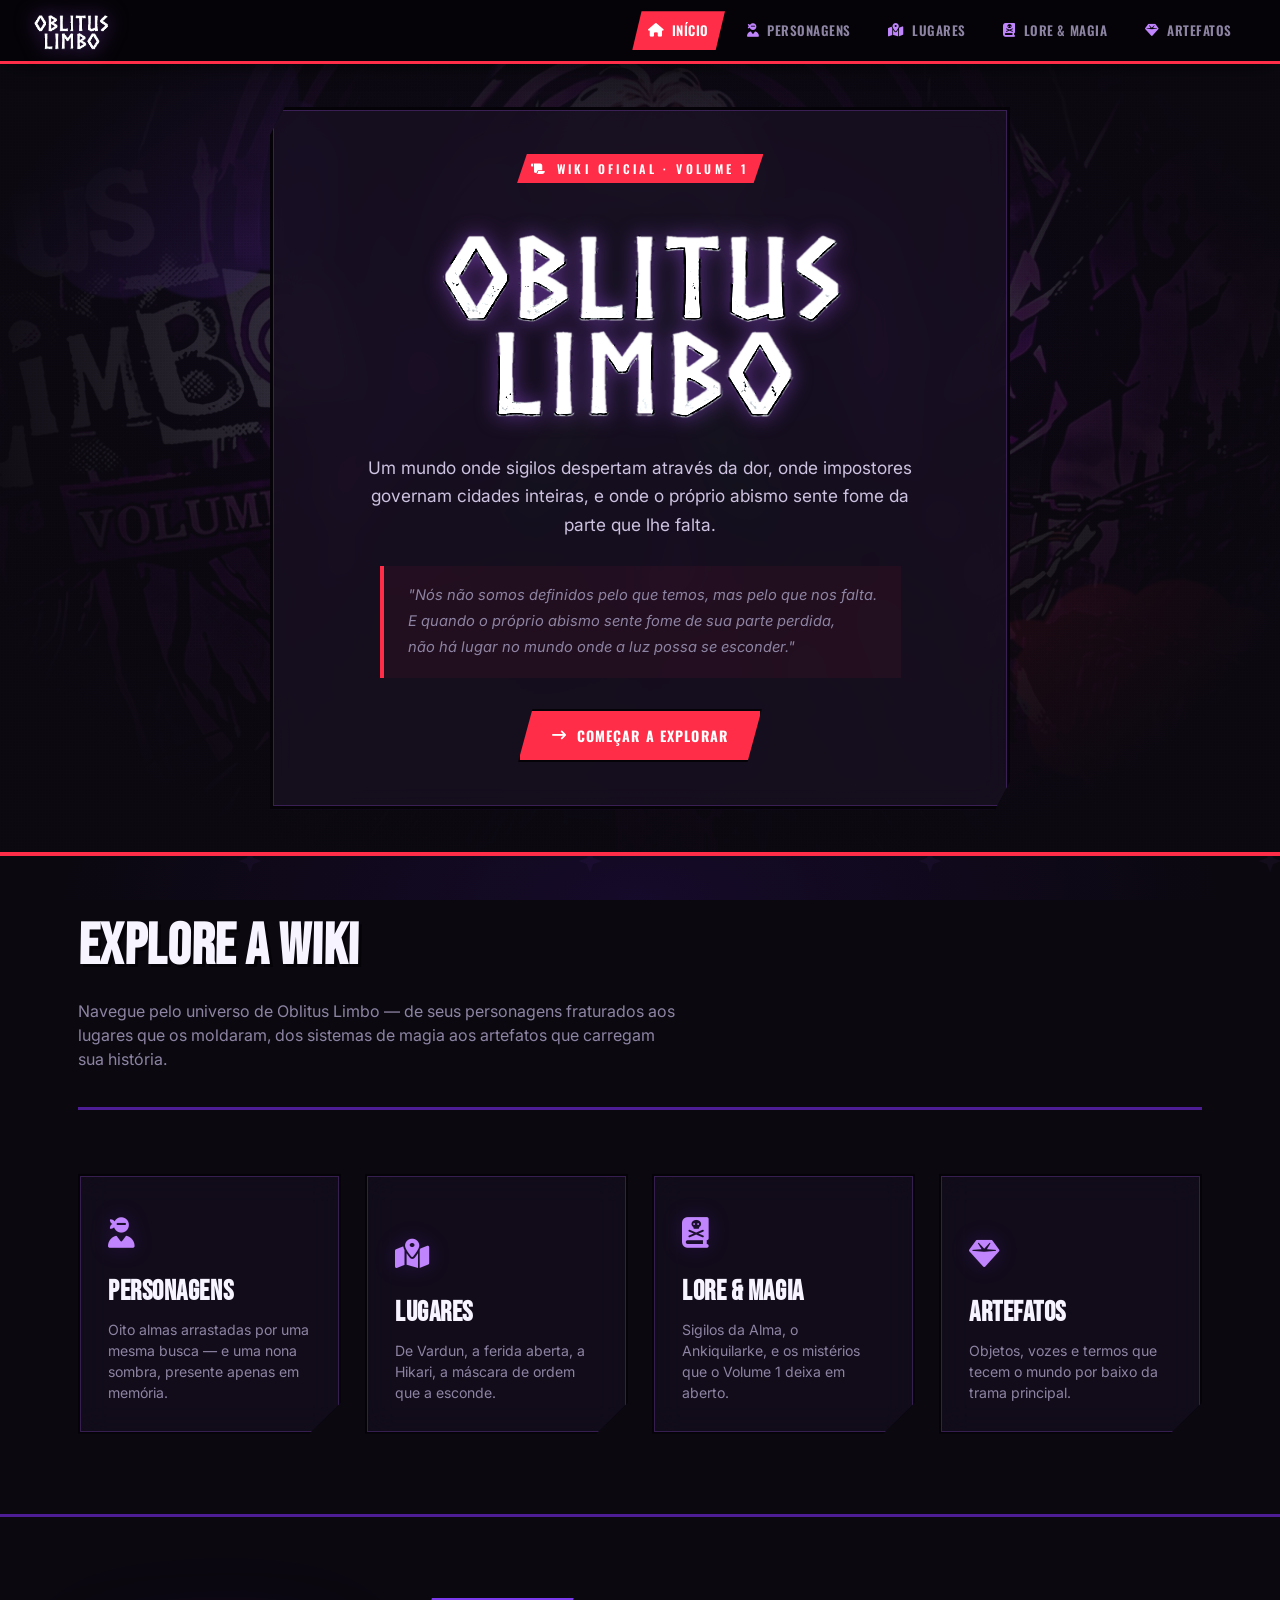
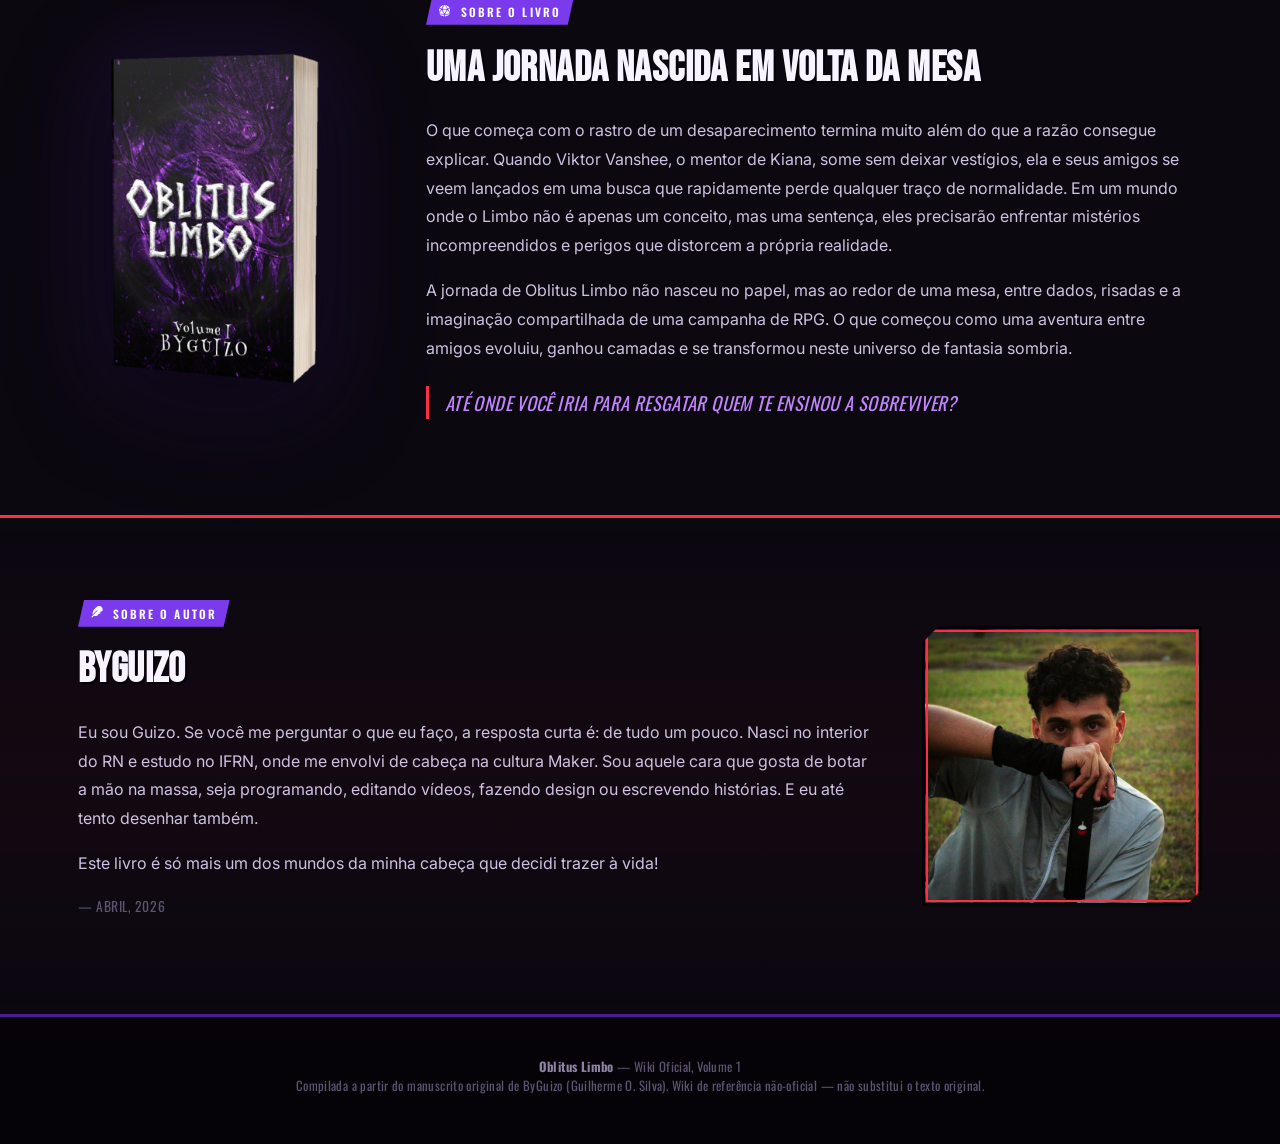
==== index.html @ 8438de52 "Initial commit: Oblitus Limbo wiki oficial Wiki estatica interativa do universo de Oblitus Limbo, co" ====
<!DOCTYPE html>
<html lang="pt-BR">
<head>
  <meta charset="UTF-8">
  <meta name="viewport" content="width=device-width, initial-scale=1.0">
  <title>Oblitus Limbo — Wiki Oficial</title>
  <meta name="description" content="Wiki Oficial do universo de Oblitus Limbo: personagens, lugares, sistemas de magia e artefatos.">

  <link rel="preconnect" href="https://fonts.googleapis.com">
  <link rel="preconnect" href="https://fonts.gstatic.com" crossorigin>
  <link href="https://fonts.googleapis.com/css2?family=Bebas+Neue&family=Oswald:wght@400;500;600;700&family=Inter:wght@400;500;600&display=swap" rel="stylesheet">
  <link rel="stylesheet" href="https://cdnjs.cloudflare.com/ajax/libs/font-awesome/6.5.1/css/all.min.css" integrity="sha512-DTOQO9RWCH3ppGqcWaEA1BIZOC6xxalwEsw9c2QQeAIftl+Vegovlnee1c9QX4TctnWMn13TZye+giMm8e2LwA==" crossorigin="anonymous" referrerpolicy="no-referrer">

  <link rel="stylesheet" href="css/reset.css">
  <link rel="stylesheet" href="css/theme.css">
  <link rel="stylesheet" href="css/layout.css">
  <link rel="stylesheet" href="css/components.css">
  <link rel="stylesheet" href="css/animations.css">
</head>
<body>

  <header class="site-header">
    <a href="#/" class="brand">
      <img src="Imagens/LogoOLsemfundo.png" alt="Oblitus Limbo" class="brand-logo">
    </a>
    <button class="nav-toggle" aria-label="Abrir menu"><i class="fa-solid fa-bars"></i></button>
    <nav class="main-nav">
      <a href="#/" data-route="home"><i class="fa-solid fa-house"></i><span>Início</span></a>
      <a href="#/categoria/personagens" data-route="personagens"><i class="fa-solid fa-user-ninja"></i><span>Personagens</span></a>
      <a href="#/categoria/lugares" data-route="lugares"><i class="fa-solid fa-map-location-dot"></i><span>Lugares</span></a>
      <a href="#/categoria/lore" data-route="lore"><i class="fa-solid fa-book-skull"></i><span>Lore &amp; Magia</span></a>
      <a href="#/categoria/artefatos" data-route="artefatos"><i class="fa-solid fa-gem"></i><span>Artefatos</span></a>
    </nav>
  </header>

  <main id="app"></main>

  <footer class="site-footer">
    <p><strong>Oblitus Limbo</strong> — Wiki Oficial, Volume 1</p>
    <p>Compilada a partir do manuscrito original de ByGuizo (Guilherme O. Silva). Wiki de referência não-oficial — não substitui o texto original.</p>
  </footer>

  <script src="js/data.js"></script>
  <script src="js/linkify.js"></script>
  <script src="js/render.js"></script>
  <script src="js/animations.js"></script>
  <script src="js/router.js"></script>
  <script src="js/main.js"></script>
</body>
</html>
---- css/theme.css ----
:root {
  /* Backgrounds */
  --bg-void: #050308;
  --bg-base: #0b0810;
  --bg-elevated: #171020;
  --bg-card: #1a1322;
  --bg-card-hover: #221a2c;

  /* Purple + vibrant Persona-red accent */
  --purple-neon: #a855f7;
  --purple-bright: #c084fc;
  --purple-mid: #7c3aed;
  --purple-deep: #4c1d95;
  --purple-void: #2e1065;
  --purple-line: rgba(168, 85, 247, 0.25);
  --purple-glow: rgba(168, 85, 247, 0.5);
  --purple-glow-soft: rgba(124, 58, 237, 0.22);

  --accent-red: #ff2d47;
  --accent-red-deep: #b3001f;
  --accent-red-glow: rgba(255, 45, 71, 0.55);

  --ink-black: #050308;

  /* Text */
  --text-primary: #f7f3ff;
  --text-secondary: #cdc2e0;
  --text-muted: #8d84a3;
  --text-faint: #5c5470;

  /* Status badges */
  --status-alive: #34d399;
  --status-alive-bg: rgba(52, 211, 153, 0.12);
  --status-dead: #94a3b8;
  --status-dead-bg: rgba(148, 163, 184, 0.14);
  --status-unknown: #c084fc;
  --status-unknown-bg: rgba(192, 132, 252, 0.12);
  --status-destroyed: #ff2d47;
  --status-destroyed-bg: rgba(255, 45, 71, 0.12);

  /* Typography — Persona-inspired: condensed display + clean body */
  --font-display: "Bebas Neue", "Oswald", "Arial Narrow", sans-serif;
  --font-heading: "Oswald", "Arial Narrow", sans-serif;
  --font-body: "Inter", -apple-system, BlinkMacSystemFont, "Segoe UI", sans-serif;
  --font-ui: "Oswald", "Segoe UI", sans-serif;

  /* Layout */
  --max-width: 1220px;
  --radius-sm: 3px;
  --radius-md: 8px;
  --radius-lg: 14px;
  --border-hairline: 1px solid rgba(168, 85, 247, 0.16);
  --ink-border: 3px solid var(--ink-black);

  /* Glassmorphism */
  --glass-bg: rgba(23, 16, 32, 0.6);
  --glass-bg-strong: rgba(23, 16, 32, 0.86);
  --glass-border: 1px solid rgba(255, 255, 255, 0.08);
  --glass-border-hover: 1px solid rgba(192, 132, 252, 0.45);
  --glass-blur: blur(16px) saturate(150%);
  --glass-shadow: 0 8px 28px -8px rgba(0, 0, 0, 0.65);

  /* Motion */
  --ease-out: cubic-bezier(0.16, 1, 0.3, 1);
  --ease-in-out: cubic-bezier(0.65, 0, 0.35, 1);
  --ease-snap: cubic-bezier(0.22, 1.6, 0.36, 1);
  --dur-fast: 150ms;
  --dur-med: 380ms;
  --dur-slow: 620ms;
}

body {
  background: var(--bg-base);
  background-image:
    var(--star-field),
    radial-gradient(ellipse 55% 38% at 12% 0%, var(--purple-glow-soft), transparent 60%),
    radial-gradient(ellipse 45% 32% at 88% 12%, rgba(255, 45, 71, 0.1), transparent 60%),
    radial-gradient(ellipse 65% 45% at 50% 100%, rgba(46, 16, 101, 0.3), transparent 70%);
  background-attachment: fixed;
  background-size: 340px 340px, auto, auto, auto;
  color: var(--text-secondary);
  font-family: var(--font-body);
  font-size: 16px;
  overflow-x: hidden;
}

:root {
  --star-field: url("data:image/svg+xml,%3Csvg xmlns='http://www.w3.org/2000/svg' width='340' height='340' viewBox='0 0 340 340'%3E%3Cg fill='%23a855f7' fill-opacity='0.05'%3E%3Cpath d='M40 10l4 10 10 4-10 4-4 10-4-10-10-4 10-4z'/%3E%3Cpath d='M180 60l3 8 8 3-8 3-3 8-3-8-8-3 8-3z'/%3E%3Cpath d='M280 30l5 12 12 5-12 5-5 12-5-12-12-5 12-5z'/%3E%3Cpath d='M90 140l4 10 10 4-10 4-4 10-4-10-10-4 10-4z'/%3E%3Cpath d='M250 170l3 8 8 3-8 3-3 8-3-8-8-3 8-3z'/%3E%3Cpath d='M20 220l5 12 12 5-12 5-5 12-5-12-12-5 12-5z'/%3E%3Cpath d='M150 260l4 10 10 4-10 4-4 10-4-10-10-4 10-4z'/%3E%3Cpath d='M310 250l3 8 8 3-8 3-3 8-3-8-8-3 8-3z'/%3E%3Cpath d='M220 320l4 10 10 4-10 4-4 10-4-10-10-4 10-4z'/%3E%3C/g%3E%3C/svg%3E");
}

h1, h2, h3, h4 {
  font-family: var(--font-heading);
  color: var(--text-primary);
  font-weight: 600;
  letter-spacing: 0.01em;
  text-transform: uppercase;
}

::selection {
  background: var(--accent-red);
  color: #fff;
}

::-webkit-scrollbar {
  width: 11px;
}
::-webkit-scrollbar-track {
  background: var(--bg-void);
}
::-webkit-scrollbar-thumb {
  background: var(--purple-deep);
  border-radius: 10px;
  border: 2px solid var(--bg-void);
}
::-webkit-scrollbar-thumb:hover {
  background: var(--accent-red);
}

i.fa-solid, i.fa-regular {
  line-height: 1;
}

/* ---------- Reusable ink-splash graphic (Persona-style paint splatter) ---------- */
.ink-splash {
  position: absolute;
  pointer-events: none;
  background-repeat: no-repeat;
  background-size: contain;
  opacity: 0.9;
}

.ink-splash.purple {
  background-image: url("data:image/svg+xml,%3Csvg xmlns='http://www.w3.org/2000/svg' viewBox='0 0 400 300'%3E%3Cpath fill='%237c3aed' d='M40 120c-20-30 10-70 50-65 5-25 40-45 70-30 15-20 55-25 75-5 30-10 65 15 60 45 25 5 40 40 20 60 10 25-15 55-45 50-10 20-45 25-65 10-20 15-55 10-65-10-30 5-55-20-50-50-25-5-40-35-25-55-15-5-25-20-25-20z'/%3E%3C/svg%3E");
}

.ink-splash.red {
  background-image: url("data:image/svg+xml,%3Csvg xmlns='http://www.w3.org/2000/svg' viewBox='0 0 400 300'%3E%3Cpath fill='%23ff2d47' d='M60 110c-15-35 20-75 60-65 10-25 45-40 70-20 20-20 60-15 75 10 30-5 60 25 50 55 20 10 30 45 5 60 5 25-25 50-50 40-15 20-50 20-65 0-25 15-55 0-55-25-30 0-50-30-40-55-15-10-20-30-5-45-10 0-15-20-15-20z'/%3E%3C/svg%3E");
}
---- css/layout.css ----
/* ---------- Header / Nav ---------- */
.site-header {
  position: sticky;
  top: 0;
  z-index: 100;
  display: flex;
  align-items: center;
  justify-content: space-between;
  gap: 1.5rem;
  padding: 0.6rem clamp(1rem, 3vw, 2rem);
  background: var(--ink-black);
  border-bottom: 3px solid var(--accent-red);
  box-shadow: 0 4px 24px -6px rgba(0,0,0,0.8);
}

.brand {
  display: flex;
  align-items: center;
  gap: 0.65rem;
}

.brand-logo {
  height: 42px;
  width: auto;
  filter: invert(1) contrast(300%) drop-shadow(0 0 10px var(--purple-glow));
  transition: transform var(--dur-fast) var(--ease-snap);
}

.brand:hover .brand-logo {
  transform: rotate(-3deg) scale(1.05);
}

.main-nav {
  display: flex;
  align-items: center;
  gap: clamp(0.1rem, 1vw, 0.35rem);
  flex-wrap: wrap;
}

.main-nav a {
  position: relative;
  display: flex;
  align-items: center;
  gap: 0.5rem;
  font-family: var(--font-ui);
  font-size: 0.82rem;
  font-weight: 600;
  letter-spacing: 0.04em;
  text-transform: uppercase;
  color: var(--text-muted);
  padding: 0.6rem 1rem;
  transition: color var(--dur-fast) var(--ease-out), background var(--dur-fast) var(--ease-out), transform var(--dur-fast) var(--ease-snap);
  clip-path: polygon(10% 0, 100% 0, 90% 100%, 0 100%);
}

.main-nav a i {
  font-size: 0.85rem;
  color: var(--purple-bright);
  transition: transform var(--dur-fast) var(--ease-out);
}

.main-nav a:hover {
  color: var(--text-primary);
  background: var(--purple-mid);
  transform: skewX(-2deg) translateY(-1px);
}

.main-nav a:hover i {
  color: #fff;
  transform: scale(1.15) rotate(-8deg);
}

.main-nav a.active {
  color: #fff;
  background: var(--accent-red);
}

.main-nav a.active i {
  color: #fff;
}

.nav-toggle {
  display: none;
  color: var(--text-primary);
  font-size: 1.2rem;
}

/* ---------- Page shell ---------- */
#app {
  min-height: 70vh;
}

.container {
  max-width: var(--max-width);
  margin: 0 auto;
  padding: 0 clamp(1rem, 4vw, 3rem);
}

/* ---------- Footer ---------- */
.site-footer {
  border-top: 3px solid var(--purple-deep);
  padding: 2.5rem clamp(1rem, 4vw, 3rem) 3rem;
  text-align: center;
  color: var(--text-faint);
  font-family: var(--font-ui);
  font-size: 0.8rem;
  letter-spacing: 0.03em;
  background: var(--ink-black);
}

.site-footer strong {
  color: var(--text-muted);
}

/* ---------- Grids ---------- */
.category-grid {
  display: grid;
  grid-template-columns: repeat(4, 1fr);
  align-items: stretch;
  gap: 1.5rem;
  padding: 2.5rem 0 4rem;
}

.hub-grid {
  display: grid;
  grid-template-columns: repeat(4, 1fr);
  align-items: stretch;
  gap: 1.5rem;
  padding: 3rem 0 5rem;
}

@media (max-width: 1080px) {
  .category-grid {
    grid-template-columns: repeat(3, 1fr);
  }
}

@media (max-width: 900px) {
  .hub-grid {
    grid-template-columns: repeat(2, 1fr);
  }
  .category-grid {
    grid-template-columns: repeat(2, 1fr);
  }
}

@media (max-width: 640px) {
  .hub-grid {
    grid-template-columns: 1fr;
  }
  .category-grid {
    grid-template-columns: repeat(2, 1fr);
    gap: 0.85rem;
  }

  .site-header {
    position: relative;
  }

  .nav-toggle {
    display: block;
  }

  .main-nav {
    position: absolute;
    top: 100%;
    left: 0;
    right: 0;
    flex-direction: column;
    align-items: stretch;
    gap: 0.2rem;
    padding: 0.5rem;
    background: var(--ink-black);
    border-bottom: 3px solid var(--accent-red);
    max-height: 0;
    overflow: hidden;
    transition: max-height var(--dur-med) var(--ease-out);
  }

  .main-nav.nav-open {
    max-height: 360px;
  }

  .main-nav a {
    width: 100%;
    clip-path: none;
  }
}

/* ---------- Detail page layout ---------- */
.detail-banner {
  position: relative;
  overflow: hidden;
  border-bottom: 3px solid var(--purple-deep);
  clip-path: polygon(0 0, 100% 0, 100% 90%, 0 100%);
}

.detail-banner-bg {
  position: absolute;
  inset: 0;
  background-size: cover;
  background-position: center 15%;
  opacity: 0.32;
  filter: saturate(115%) brightness(0.65) blur(1px);
  transform: scale(1.08);
}

.detail-banner-scrim {
  position: absolute;
  inset: 0;
  background:
    linear-gradient(180deg, rgba(5,3,8,0.35) 0%, rgba(5,3,8,0.75) 75%, var(--bg-base) 100%),
    radial-gradient(ellipse 50% 55% at 15% 20%, rgba(124, 58, 237, 0.22), transparent 70%);
}

.detail-title {
  position: relative;
  padding: 1.75rem 0 4rem;
}

.detail-title h1 {
  font-family: var(--font-display);
  font-size: clamp(2.8rem, 7vw, 4.6rem);
  line-height: 0.9;
  letter-spacing: 0.01em;
  transform: skewX(-1deg);
  text-shadow: 3px 3px 0 var(--ink-black);
}

.detail-layout {
  display: grid;
  grid-template-columns: 300px 1fr;
  gap: 2.25rem;
  padding: 0 0 5rem;
  align-items: start;
}

@media (max-width: 860px) {
  .detail-layout {
    grid-template-columns: 1fr;
  }
}

.detail-body {
  display: grid;
  gap: 1.5rem;
  max-width: 78ch;
}

.field-section {
  background: var(--glass-bg);
  backdrop-filter: var(--glass-blur);
  -webkit-backdrop-filter: var(--glass-blur);
  border: var(--glass-border);
  border-left: 3px solid var(--purple-mid);
  border-radius: var(--radius-md);
  padding: 1.4rem 1.6rem;
  box-shadow: var(--glass-shadow);
}

.field-section h3 {
  display: flex;
  align-items: center;
  gap: 0.55rem;
  font-size: 0.78rem;
  letter-spacing: 0.14em;
  text-transform: uppercase;
  color: var(--purple-bright);
  margin-bottom: 0.75rem;
  font-family: var(--font-ui);
  font-weight: 600;
}

.field-section h3 i {
  font-size: 0.85rem;
}

.field-section p {
  color: var(--text-secondary);
  font-size: 1rem;
  line-height: 1.75;
}

.table-scroll {
  overflow-x: auto;
}

.quote-stack {
  display: grid;
  gap: 1rem;
  margin-top: 0.5rem;
}

.section-heading {
  padding: 3rem 0 0.75rem;
  border-bottom: 3px solid var(--purple-deep);
  margin-bottom: 1rem;
}

.section-heading h1 {
  font-family: var(--font-display);
  font-size: clamp(2.4rem, 5.5vw, 3.6rem);
  letter-spacing: 0.01em;
  transform: skewX(-1deg);
  display: inline-block;
  text-shadow: 3px 3px 0 var(--ink-black);
}

.section-heading p {
  color: var(--text-muted);
  margin: 0.5rem 0 1.5rem;
  max-width: 60ch;
  font-family: var(--font-body);
  text-transform: none;
}

.subgroup-heading {
  display: flex;
  align-items: center;
  gap: 0.6rem;
  font-family: var(--font-ui);
  text-transform: uppercase;
  letter-spacing: 0.1em;
  font-size: 0.9rem;
  font-weight: 600;
  color: #fff;
  background: var(--purple-mid);
  padding: 0.5rem 1rem;
  margin: 2.5rem 0 0.25rem;
  width: fit-content;
  clip-path: polygon(3% 0, 100% 0, 97% 100%, 0 100%);
}
---- css/components.css ----
/* ---------- Hero (Home) ---------- */
.hero {
  position: relative;
  display: flex;
  align-items: center;
  justify-content: center;
  min-height: 88vh;
  overflow: hidden;
  text-align: center;
  border-bottom: 4px solid var(--accent-red);
  background:
    radial-gradient(ellipse 70% 60% at 50% 30%, rgba(124, 58, 237, 0.32), transparent 65%),
    radial-gradient(ellipse 50% 40% at 80% 80%, rgba(255, 45, 71, 0.14), transparent 60%),
    linear-gradient(155deg, #170f22 0%, #0b0810 60%);
}

.hero-bg-image {
  position: absolute;
  inset: 0;
  background-size: cover;
  background-position: center 35%;
  opacity: 0.4;
  filter: saturate(130%) contrast(105%) brightness(0.7);
  transform: scale(1.06);
}

.hero-bg-image::after {
  content: "";
}

.hero::before {
  content: "";
  position: absolute;
  inset: 0;
  z-index: 1;
  background:
    radial-gradient(ellipse 60% 70% at 50% 45%, transparent 30%, var(--bg-base) 92%),
    linear-gradient(180deg, rgba(11,8,16,0.55) 0%, rgba(11,8,16,0.3) 30%, rgba(11,8,16,0.75) 100%);
}

.hero-noise {
  position: absolute;
  inset: 0;
  opacity: 0.05;
  background-image:
    repeating-linear-gradient(0deg, #fff 0 1px, transparent 1px 3px),
    repeating-linear-gradient(90deg, #fff 0 1px, transparent 1px 3px);
  mix-blend-mode: overlay;
  pointer-events: none;
  z-index: 1;
}

.hero .ink-splash.purple {
  width: 620px;
  height: 460px;
  top: -8%;
  left: -12%;
  opacity: 0.35;
  filter: blur(1px);
}

.hero .ink-splash.red {
  width: 520px;
  height: 400px;
  bottom: -14%;
  right: -10%;
  opacity: 0.28;
  filter: blur(1px);
}

.hero-content {
  position: relative;
  z-index: 2;
  max-width: 740px;
  padding: 2.75rem 2.5rem;
  display: flex;
  flex-direction: column;
  align-items: center;
  gap: 1.4rem;
  background: var(--glass-bg-strong);
  backdrop-filter: var(--glass-blur);
  -webkit-backdrop-filter: var(--glass-blur);
  border: 3px solid var(--ink-black);
  outline: 1px solid var(--purple-line);
  outline-offset: -4px;
  box-shadow: 0 25px 70px -20px rgba(0,0,0,0.8), 0 0 60px -15px var(--purple-glow);
  clip-path: polygon(2% 0, 100% 0, 100% 96%, 98% 100%, 0 100%, 0 4%);
}

.hero-kicker {
  display: inline-flex;
  align-items: center;
  gap: 0.5rem;
  font-family: var(--font-ui);
  letter-spacing: 0.28em;
  text-transform: uppercase;
  font-size: 0.75rem;
  font-weight: 600;
  color: #fff;
  background: var(--accent-red);
  padding: 0.35rem 0.9rem;
  clip-path: polygon(4% 0, 100% 0, 96% 100%, 0 100%);
}

.hero-logo {
  width: min(420px, 70%);
  height: auto;
  filter: invert(1) contrast(300%) drop-shadow(0 0 10px var(--purple-glow));
}

.hero-subtitle {
  font-family: var(--font-body);
  color: var(--text-secondary);
  font-size: 1.08rem;
  max-width: 52ch;
  line-height: 1.65;
}

.hero-quote {
  margin-top: 0.25rem;
  padding: 1.1rem 1.5rem;
  border-left: 4px solid var(--accent-red);
  background: rgba(255, 45, 71, 0.06);
  text-align: left;
  font-style: italic;
  font-family: var(--font-body);
  color: var(--text-muted);
  font-size: 0.92rem;
  line-height: 1.75;
  max-width: 58ch;
}

.hero-cta {
  display: inline-flex;
  align-items: center;
  gap: 0.6rem;
  margin-top: 0.5rem;
  padding: 0.9rem 2rem;
  background: var(--accent-red);
  color: #fff;
  font-family: var(--font-ui);
  font-size: 0.88rem;
  font-weight: 700;
  letter-spacing: 0.08em;
  text-transform: uppercase;
  border: 2px solid var(--ink-black);
  transition: background var(--dur-fast) var(--ease-out), transform var(--dur-fast) var(--ease-snap), box-shadow var(--dur-fast) var(--ease-out);
  clip-path: polygon(6% 0, 100% 0, 94% 100%, 0 100%);
}

.hero-cta:hover {
  background: var(--purple-mid);
  transform: translateY(-3px) scale(1.03);
  box-shadow: 0 14px 34px -10px var(--purple-glow);
}

.hero-cta:active {
  transform: translateY(0) scale(0.98);
}

/* ---------- Hub cards (home -> categories) ---------- */
.hub-card {
  position: relative;
  display: flex;
  flex-direction: column;
  justify-content: flex-end;
  height: 260px;
  padding: 1.75rem;
  background: var(--glass-bg);
  backdrop-filter: var(--glass-blur);
  -webkit-backdrop-filter: var(--glass-blur);
  border: 2px solid var(--ink-black);
  outline: 1px solid var(--purple-line);
  outline-offset: -3px;
  box-shadow: var(--glass-shadow);
  overflow: hidden;
  clip-path: polygon(0 0, 100% 0, 100% 88%, 88% 100%, 0 100%);
  transition: transform var(--dur-med) var(--ease-snap), box-shadow var(--dur-med) var(--ease-out), background var(--dur-med) var(--ease-out);
}

.hub-card::before {
  content: "";
  position: absolute;
  inset: 0;
  background: linear-gradient(135deg, var(--purple-glow-soft), transparent 55%);
  opacity: 0;
  transition: opacity var(--dur-med) var(--ease-out);
}

.hub-card .hub-icon {
  font-size: 1.9rem;
  margin-bottom: 0.9rem;
  color: var(--purple-bright);
  filter: drop-shadow(0 0 10px var(--purple-glow-soft));
  transition: transform var(--dur-fast) var(--ease-snap);
}

.hub-card h2 {
  font-family: var(--font-display);
  font-size: 1.75rem;
  letter-spacing: 0.02em;
  margin-bottom: 0.4rem;
}

.hub-card p {
  color: var(--text-muted);
  font-family: var(--font-body);
  font-size: 0.88rem;
  line-height: 1.5;
  text-transform: none;
}

.hub-arrow {
  position: absolute;
  top: 1.4rem;
  right: 1.4rem;
  color: var(--text-faint);
  font-size: 0.9rem;
  opacity: 0;
  transform: translateX(-6px);
  transition: opacity var(--dur-med) var(--ease-out), transform var(--dur-med) var(--ease-out), color var(--dur-med) var(--ease-out);
}

.hub-card:hover {
  transform: translateY(-8px) rotate(-0.6deg);
  border-color: var(--accent-red);
  background: var(--glass-bg-strong);
  box-shadow: 0 24px 60px -16px var(--purple-glow), var(--glass-shadow);
}

.hub-card:hover::before {
  opacity: 1;
}

.hub-card:hover .hub-icon {
  transform: scale(1.2) rotate(-6deg);
  color: var(--accent-red);
}

.hub-card:hover .hub-arrow {
  opacity: 1;
  transform: translateX(0);
  color: var(--accent-red);
}

/* ---------- Entity cards (category grid) ---------- */
.entity-card {
  display: flex;
  flex-direction: column;
  height: 100%;
  overflow: hidden;
  background: var(--glass-bg);
  backdrop-filter: var(--glass-blur);
  -webkit-backdrop-filter: var(--glass-blur);
  border: 2px solid var(--ink-black);
  outline: 1px solid var(--purple-line);
  outline-offset: -3px;
  box-shadow: var(--glass-shadow);
  transition: transform var(--dur-med) var(--ease-snap), box-shadow var(--dur-med) var(--ease-out), border-color var(--dur-med) var(--ease-out);
}

.entity-card:hover {
  transform: translateY(-6px) rotate(-0.5deg);
  border-color: var(--accent-red);
  box-shadow: 0 20px 46px -16px var(--purple-glow), var(--glass-shadow);
}

.entity-card .card-media {
  position: relative;
  aspect-ratio: 3 / 4;
  overflow: hidden;
  background: var(--bg-elevated);
  flex-shrink: 0;
}

.entity-card .card-media img {
  width: 100%;
  height: 100%;
  object-fit: cover;
  object-position: top center;
  transition: transform var(--dur-slow) var(--ease-out), filter var(--dur-slow) var(--ease-out);
  filter: saturate(85%) brightness(0.92);
}

.entity-card:hover .card-media img {
  transform: scale(1.1) rotate(0.5deg);
  filter: saturate(110%) brightness(1.02);
}

.card-media::after {
  content: "";
  position: absolute;
  inset: 0;
  background: linear-gradient(180deg, transparent 55%, rgba(5,3,8,0.9) 100%);
}

.card-body {
  padding: 1rem 1.15rem 1.2rem;
  display: flex;
  flex-direction: column;
  gap: 0.6rem;
  flex: 1 1 auto;
  min-height: 152px;
}

.card-text {
  display: flex;
  flex-direction: column;
  gap: 0.3rem;
  flex: 1;
}

.card-body h3 {
  font-family: var(--font-heading);
  font-size: 1.05rem;
  letter-spacing: 0.01em;
  line-height: 1.25;
  text-transform: none;
}

.card-epithet {
  font-size: 0.74rem;
  color: var(--purple-bright);
  font-family: var(--font-ui);
  letter-spacing: 0.03em;
  text-transform: uppercase;
}

.card-summary {
  font-size: 0.84rem;
  color: var(--text-muted);
  line-height: 1.5;
  margin-top: 0.1rem;
  display: -webkit-box;
  -webkit-line-clamp: 3;
  -webkit-box-orient: vertical;
  overflow: hidden;
}

.card-body .status-badge {
  align-self: flex-start;
}

/* ---------- Placeholder image (no art available) ---------- */
.placeholder-art {
  width: 100%;
  height: 100%;
  display: flex;
  align-items: center;
  justify-content: center;
  background:
    radial-gradient(circle at 50% 35%, rgba(255, 45, 71, 0.18), transparent 65%),
    var(--glass-bg-strong);
  position: relative;
}

.placeholder-art::before {
  content: "";
  position: absolute;
  inset: 0;
  background-image: repeating-linear-gradient(45deg, rgba(168,85,247,0.05) 0 2px, transparent 2px 14px);
}

.placeholder-glyph {
  position: relative;
  font-size: 2.2rem;
  color: var(--accent-red);
  text-shadow: 0 0 20px var(--accent-red-glow);
}

.detail-portrait .placeholder-glyph {
  font-size: 3rem;
}

/* ---------- Status badge ---------- */
.status-badge {
  display: inline-flex;
  align-items: center;
  gap: 0.4rem;
  padding: 0.3rem 0.7rem;
  font-family: var(--font-ui);
  font-size: 0.7rem;
  font-weight: 600;
  letter-spacing: 0.04em;
  text-transform: uppercase;
  width: fit-content;
  border: 1.5px solid currentColor;
  clip-path: polygon(5% 0, 100% 0, 95% 100%, 0 100%);
}

.status-badge i {
  font-size: 0.68rem;
}

.status-badge.alive { color: var(--status-alive); background: var(--status-alive-bg); }
.status-badge.dead { color: var(--status-dead); background: var(--status-dead-bg); }
.status-badge.unknown { color: var(--status-unknown); background: var(--status-unknown-bg); }
.status-badge.destroyed { color: var(--status-destroyed); background: var(--status-destroyed-bg); }

/* ---------- Detail hero media ---------- */
.detail-portrait {
  position: relative;
  aspect-ratio: 3 / 4;
  overflow: hidden;
  border: 2px solid var(--ink-black);
  outline: 1px solid var(--purple-line);
  outline-offset: -3px;
  box-shadow: var(--glass-shadow);
  background: var(--bg-elevated);
}

.detail-portrait img {
  width: 100%;
  height: 100%;
  object-fit: cover;
  object-position: top center;
}

/* Wide/landscape source images (e.g. conceptual art, not a character portrait):
   show the image in full instead of cropping to the 3/4 portrait frame. */
.detail-portrait.is-wide {
  aspect-ratio: auto;
}

.detail-portrait.is-wide img {
  width: 100%;
  height: auto;
  object-fit: contain;
}

/* ---------- Infobox (Fandom-style sidebar) ---------- */
.infobox {
  background: var(--glass-bg-strong);
  backdrop-filter: var(--glass-blur);
  -webkit-backdrop-filter: var(--glass-blur);
  border: 2px solid var(--ink-black);
  outline: 1px solid var(--purple-line);
  outline-offset: -3px;
  overflow: hidden;
  box-shadow: var(--glass-shadow);
  position: sticky;
  top: 6rem;
}

.infobox .detail-portrait {
  border: none;
  outline: none;
  box-shadow: none;
}

.infobox-title {
  padding: 1.1rem 1.2rem 0.6rem;
  border-bottom: 2px solid var(--purple-deep);
  text-align: center;
}

.infobox-title h2 {
  font-family: var(--font-display);
  font-size: 1.7rem;
  letter-spacing: 0.02em;
  line-height: 1.05;
}

.infobox-epithet {
  font-family: var(--font-ui);
  font-size: 0.78rem;
  color: var(--purple-bright);
  text-transform: uppercase;
  letter-spacing: 0.03em;
  margin-top: 0.3rem;
}

.infobox-status {
  display: flex;
  justify-content: center;
  padding: 0.9rem 1.2rem 0;
}

.infobox-row {
  padding: 0.75rem 1.2rem;
  border-top: 1px solid rgba(255, 255, 255, 0.06);
  display: grid;
  gap: 0.3rem;
}

.infobox-label {
  font-family: var(--font-ui);
  font-size: 0.68rem;
  letter-spacing: 0.1em;
  text-transform: uppercase;
  color: var(--text-faint);
}

.infobox-value {
  font-size: 0.88rem;
  color: var(--text-secondary);
  line-height: 1.55;
}

@media (max-width: 860px) {
  .infobox {
    position: static;
  }
}

/* ---------- Eyebrow above title ---------- */
.eyebrow {
  display: inline-flex;
  align-items: center;
  gap: 0.5rem;
  font-family: var(--font-ui);
  text-transform: uppercase;
  letter-spacing: 0.18em;
  font-size: 0.72rem;
  font-weight: 600;
  color: #fff;
  background: var(--purple-mid);
  padding: 0.3rem 0.8rem;
  margin-bottom: 0.8rem;
  clip-path: polygon(4% 0, 100% 0, 96% 100%, 0 100%);
}

/* ---------- Inline cross-links ---------- */
a.wiki-link {
  color: var(--purple-bright);
  border-bottom: 1px dotted var(--purple-neon);
  padding-bottom: 1px;
  transition: color var(--dur-fast) var(--ease-out), text-shadow var(--dur-fast) var(--ease-out), border-color var(--dur-fast) var(--ease-out);
  cursor: pointer;
}

a.wiki-link:hover {
  color: var(--accent-red);
  text-shadow: 0 0 10px var(--accent-red-glow);
  border-color: var(--accent-red);
}

/* ---------- Blockquotes / notable lines ---------- */
.lore-quote {
  border-left: 4px solid var(--accent-red);
  padding: 1.1rem 1.5rem;
  background: var(--glass-bg);
  backdrop-filter: var(--glass-blur);
  -webkit-backdrop-filter: var(--glass-blur);
  display: grid;
  gap: 0.5rem;
  box-shadow: var(--glass-shadow);
}

.lore-quote p.quote-text {
  font-style: italic;
  color: var(--text-primary);
  font-size: 1.02rem;
  line-height: 1.7;
}

.lore-quote .quote-source {
  display: flex;
  align-items: center;
  gap: 0.4rem;
  font-family: var(--font-ui);
  font-size: 0.78rem;
  letter-spacing: 0.04em;
  text-transform: uppercase;
  color: var(--purple-bright);
}

.lore-quote .quote-context {
  font-size: 0.85rem;
  color: var(--text-muted);
}

/* ---------- Data table (Sigilo origins etc) ---------- */
.lore-table {
  width: 100%;
  min-width: 480px;
  border: 2px solid var(--ink-black);
  overflow: hidden;
  background: var(--glass-bg);
}

.lore-table th {
  background: var(--purple-mid);
  color: #fff;
  text-align: left;
  padding: 0.85rem 1.1rem;
  font-family: var(--font-ui);
  font-size: 0.75rem;
  letter-spacing: 0.05em;
  text-transform: uppercase;
}

.lore-table td {
  padding: 0.9rem 1.1rem;
  border-top: 1px solid rgba(255, 255, 255, 0.06);
  color: var(--text-secondary);
  font-size: 0.92rem;
  line-height: 1.6;
  vertical-align: top;
}

.lore-table tr:nth-child(even) td {
  background: rgba(168, 85, 247, 0.04);
}

/* ---------- Timeline (Resumo Narrativo) ---------- */
.timeline {
  position: relative;
  display: grid;
  gap: 2.25rem;
  padding-left: 2rem;
  border-left: 3px solid var(--purple-deep);
}

.timeline-entry {
  position: relative;
}

.timeline-entry::before {
  content: "";
  position: absolute;
  left: -2.44rem;
  top: 0.4rem;
  width: 12px;
  height: 12px;
  background: var(--accent-red);
  border: 2px solid var(--ink-black);
  box-shadow: 0 0 12px var(--accent-red-glow);
  transform: rotate(45deg);
}

.timeline-entry h3 {
  font-size: 1.2rem;
  margin-bottom: 0.5rem;
  color: var(--purple-bright);
  text-transform: none;
  font-family: var(--font-heading);
}

.timeline-entry p {
  color: var(--text-secondary);
  line-height: 1.75;
}

.narrative-poster {
  width: 100%;
  overflow: hidden;
  border: 3px solid var(--ink-black);
  outline: 1px solid var(--purple-line);
  outline-offset: -4px;
  margin-bottom: 2rem;
  box-shadow: var(--glass-shadow);
  clip-path: polygon(0 0, 100% 0, 100% 94%, 0 100%);
}

.narrative-poster img {
  width: 100%;
  display: block;
  max-height: 460px;
  object-fit: cover;
  object-position: center 25%;
}

/* ---------- Breadcrumb ---------- */
.breadcrumb {
  display: flex;
  align-items: center;
  flex-wrap: wrap;
  gap: 0.4rem;
  font-family: var(--font-ui);
  font-size: 0.76rem;
  font-weight: 500;
  letter-spacing: 0.03em;
  text-transform: uppercase;
  color: var(--text-faint);
  padding-top: 1.5rem;
}

.crumb-sep {
  font-size: 0.6rem;
  color: var(--accent-red);
}

.breadcrumb a {
  color: var(--text-muted);
  transition: color var(--dur-fast);
}

.breadcrumb a:hover {
  color: var(--purple-bright);
}

/* ---------- Empty state ---------- */
.empty-state {
  padding: 5rem 1rem;
  text-align: center;
  color: var(--text-muted);
}

.empty-state h1 {
  display: flex;
  align-items: center;
  justify-content: center;
  gap: 0.6rem;
  margin-bottom: 0.75rem;
}

/* ---------- About Book / About Author (Home) ---------- */
.about-book,
.about-author {
  position: relative;
  padding: 5rem 0;
  border-top: 3px solid var(--purple-deep);
}

.about-author {
  border-top: 3px solid var(--accent-red);
  background: linear-gradient(180deg, transparent, rgba(255, 45, 71, 0.04), transparent);
}

.about-book-grid,
.about-author-grid {
  display: grid;
  grid-template-columns: 300px 1fr;
  gap: 3rem;
  align-items: center;
}

.about-author-grid {
  grid-template-columns: 1fr 280px;
}

@media (max-width: 780px) {
  .about-book-grid,
  .about-author-grid {
    grid-template-columns: 1fr;
    text-align: center;
  }
  .about-author-grid {
    display: flex;
    flex-direction: column-reverse;
  }
}

.about-book-cover img {
  width: 100%;
  max-width: 280px;
  margin: 0 auto;
  display: block;
  filter: drop-shadow(0 25px 45px rgba(0,0,0,0.7)) drop-shadow(0 0 40px var(--purple-glow-soft));
  transition: transform var(--dur-med) var(--ease-snap);
}

.about-book-cover:hover img {
  transform: rotate(-2deg) scale(1.03);
}

.about-book-text h2,
.about-author-text h2 {
  font-family: var(--font-display);
  font-size: clamp(1.9rem, 4vw, 2.6rem);
  letter-spacing: 0.01em;
  margin-bottom: 1rem;
  text-shadow: 2px 2px 0 var(--ink-black);
}

.about-book-text p,
.about-author-text p {
  color: var(--text-secondary);
  font-size: 1rem;
  line-height: 1.8;
  margin-bottom: 1rem;
}

.about-book-tagline {
  font-family: var(--font-heading);
  font-style: italic;
  font-size: 1.15rem !important;
  color: var(--purple-bright) !important;
  text-transform: uppercase;
  letter-spacing: 0.02em;
  border-left: 3px solid var(--accent-red);
  padding-left: 1rem;
  margin-top: 1.5rem !important;
}

.about-author-signature {
  font-family: var(--font-ui);
  color: var(--text-faint) !important;
  letter-spacing: 0.04em;
  text-transform: uppercase;
  font-size: 0.85rem !important;
}

.about-author-photo img {
  width: 100%;
  max-width: 280px;
  margin: 0 auto;
  display: block;
  aspect-ratio: 1 / 1;
  object-fit: cover;
  border: 3px solid var(--ink-black);
  outline: 2px solid var(--accent-red);
  outline-offset: -6px;
  box-shadow: var(--glass-shadow);
  clip-path: polygon(6% 0, 100% 0, 100% 94%, 94% 100%, 0 100%, 0 6%);
  transition: transform var(--dur-med) var(--ease-snap);
}

.about-author-photo:hover img {
  transform: rotate(2deg) scale(1.03);
}
---- css/animations.css ----
@keyframes flicker {
  0%, 100% { opacity: 1; }
  45% { opacity: 0.85; }
  50% { opacity: 0.55; }
  55% { opacity: 0.9; }
}

@keyframes splash-drift {
  0%, 100% { transform: translate3d(0,0,0) rotate(0deg) scale(1); }
  50% { transform: translate3d(2%, -2%, 0) rotate(3deg) scale(1.04); }
}

@keyframes logo-slam {
  0% { opacity: 0; transform: scale(0.8) rotate(-4deg); filter: invert(1) contrast(300%) drop-shadow(0 0 10px var(--purple-glow)) blur(6px); }
  60% { opacity: 1; transform: scale(1.05) rotate(1deg); filter: invert(1) contrast(300%) drop-shadow(0 0 10px var(--purple-glow)) blur(0); }
  100% { opacity: 1; transform: scale(1) rotate(0deg); filter: invert(1) contrast(300%) drop-shadow(0 0 10px var(--purple-glow)) blur(0); }
}

@keyframes kicker-pop {
  0% { opacity: 0; transform: translateY(10px) scale(0.85); }
  70% { opacity: 1; transform: translateY(-2px) scale(1.05); }
  100% { opacity: 1; transform: translateY(0) scale(1); }
}

.hero-kicker {
  animation: flicker 5s ease-in-out infinite, kicker-pop var(--dur-med) var(--ease-snap) both;
}

.hero-logo {
  animation: logo-slam 680ms var(--ease-snap) both;
}

.hero-subtitle {
  animation: fade-rise 500ms var(--ease-out) 120ms both;
}

.hero-quote {
  animation: fade-rise 500ms var(--ease-out) 220ms both;
}

.hero-cta {
  animation: fade-rise 500ms var(--ease-out) 320ms both;
}

@keyframes fade-rise {
  from { opacity: 0; transform: translateY(16px); }
  to { opacity: 1; transform: translateY(0); }
}

.ink-splash {
  animation: splash-drift 16s ease-in-out infinite;
}

.ink-splash.red {
  animation-duration: 19s;
  animation-delay: -4s;
}

/* ---------- Scroll reveal ---------- */
.reveal {
  opacity: 0;
  transform: translateY(28px);
  transition: opacity var(--dur-slow) var(--ease-out), transform var(--dur-slow) var(--ease-snap);
}

.reveal.is-visible {
  opacity: 1;
  transform: translateY(0);
}

.reveal-stagger > * {
  opacity: 0;
  transform: translateY(26px) scale(0.97);
  transition: opacity var(--dur-med) var(--ease-out), transform var(--dur-med) var(--ease-snap);
}

.reveal-stagger.is-visible > * {
  opacity: 1;
  transform: translateY(0) scale(1);
}

.reveal-stagger.is-visible > *:nth-child(1) { transition-delay: 0ms; }
.reveal-stagger.is-visible > *:nth-child(2) { transition-delay: 55ms; }
.reveal-stagger.is-visible > *:nth-child(3) { transition-delay: 110ms; }
.reveal-stagger.is-visible > *:nth-child(4) { transition-delay: 165ms; }
.reveal-stagger.is-visible > *:nth-child(5) { transition-delay: 220ms; }
.reveal-stagger.is-visible > *:nth-child(6) { transition-delay: 275ms; }
.reveal-stagger.is-visible > *:nth-child(7) { transition-delay: 330ms; }
.reveal-stagger.is-visible > *:nth-child(8) { transition-delay: 385ms; }
.reveal-stagger.is-visible > *:nth-child(9) { transition-delay: 440ms; }
.reveal-stagger.is-visible > *:nth-child(n+10) { transition-delay: 480ms; }

/* ---------- Page transition: diagonal slice wipe (Persona menu-style) ---------- */
#app {
  position: relative;
  transition: opacity var(--dur-fast) linear;
}

#app.route-leaving {
  opacity: 0;
}

#app.route-entering {
  opacity: 0;
}

#app.route-entered {
  opacity: 1;
}

.route-wipe {
  position: fixed;
  inset: 0;
  z-index: 999;
  pointer-events: none;
  display: flex;
}

.route-wipe span {
  flex: 1;
  background: var(--ink-black);
  transform: scaleY(0);
  transform-origin: top;
}

.route-wipe.wipe-in span {
  animation: wipe-in-slice 220ms var(--ease-in-out) forwards;
}

.route-wipe.wipe-out span {
  transform-origin: bottom;
  animation: wipe-out-slice 220ms var(--ease-in-out) forwards;
}

.route-wipe span:nth-child(1) { animation-delay: 0ms; background: var(--purple-mid); }
.route-wipe span:nth-child(2) { animation-delay: 22ms; background: var(--ink-black); }
.route-wipe span:nth-child(3) { animation-delay: 44ms; background: var(--accent-red); }
.route-wipe span:nth-child(4) { animation-delay: 22ms; background: var(--ink-black); }
.route-wipe span:nth-child(5) { animation-delay: 0ms; background: var(--purple-mid); }

@keyframes wipe-in-slice {
  from { transform: scaleY(0); }
  to { transform: scaleY(1); }
}

@keyframes wipe-out-slice {
  from { transform: scaleY(1); }
  to { transform: scaleY(0); }
}

/* ---------- Card hover/press feedback ---------- */
.entity-card:active {
  transform: translateY(-2px) scale(0.99);
}

.hub-card:active {
  transform: translateY(-2px) scale(0.99);
}

.status-badge {
  transition: transform var(--dur-fast) var(--ease-snap);
}

.entity-card:hover .status-badge,
.hub-card:hover .hub-icon {
  animation: badge-pulse 420ms var(--ease-snap);
}

@keyframes badge-pulse {
  0% { transform: scale(1); }
  40% { transform: scale(1.08); }
  100% { transform: scale(1); }
}

/* ---------- Field/card entrance ---------- */
.field-section.reveal,
.lore-quote.reveal {
  transform: translateX(-24px);
}

.field-section.reveal.is-visible,
.lore-quote.reveal.is-visible {
  transform: translateX(0);
}

@media (prefers-reduced-motion: reduce) {
  .hero-kicker, .hero-logo, .hero-subtitle, .hero-quote, .hero-cta, .ink-splash {
    animation: none !important;
  }
  .reveal, .reveal-stagger > *, #app, .route-wipe span {
    transition: none !important;
    animation: none !important;
    opacity: 1 !important;
    transform: none !important;
  }
}
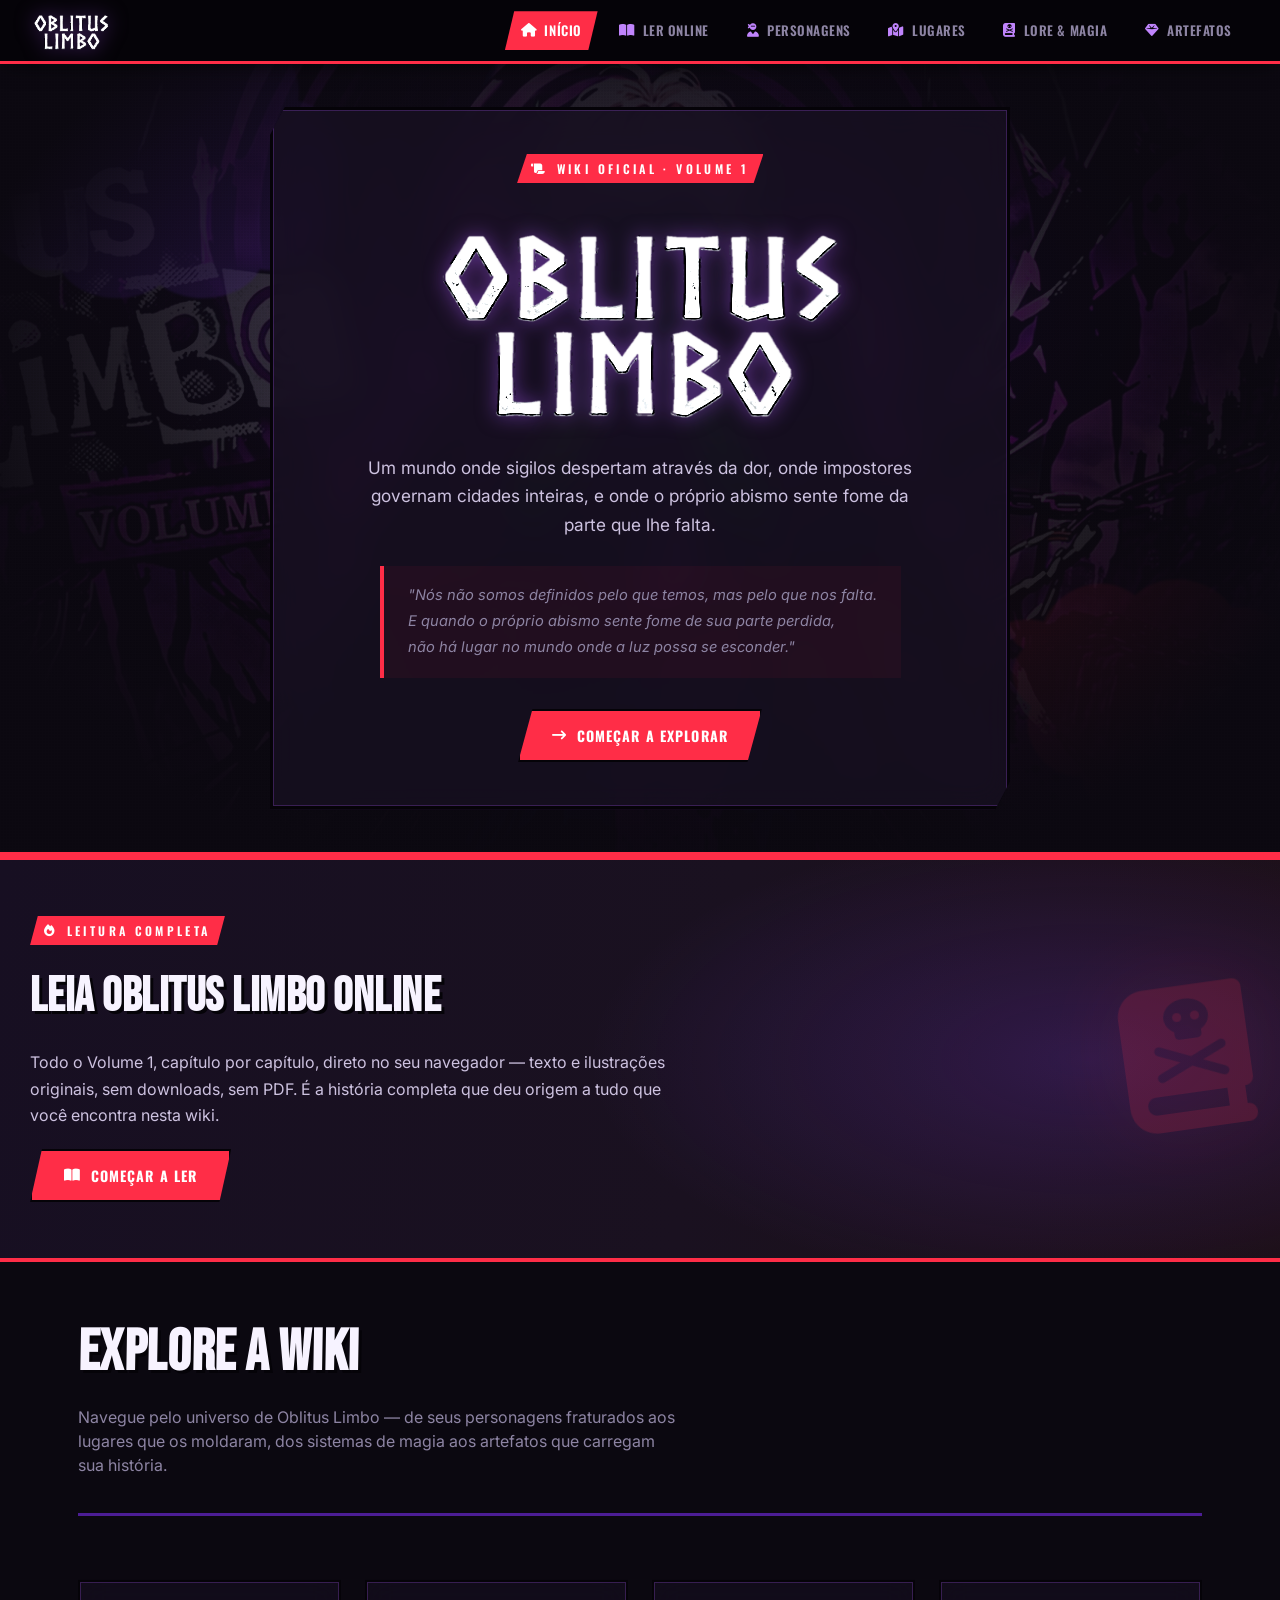
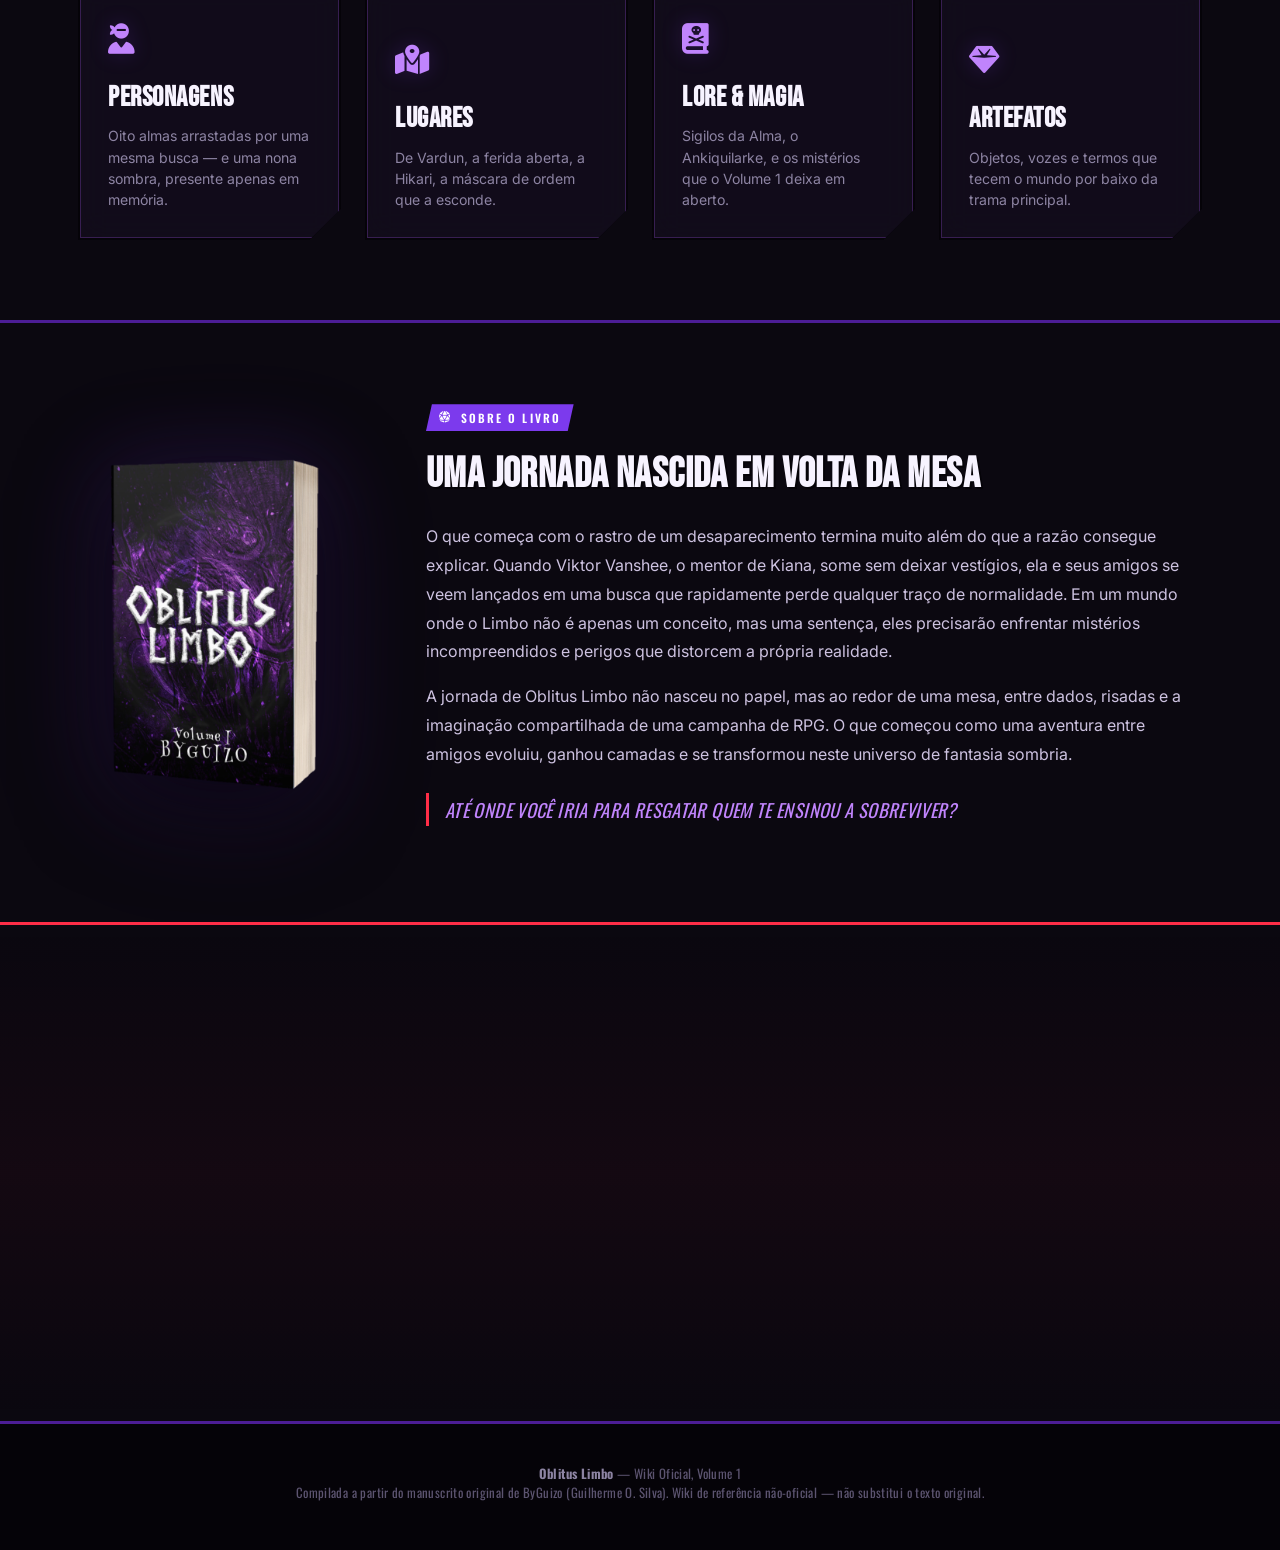
==== commit 5912eb1a: "Adiciona leitor de livro online e corrige transcrição do Capítulo 8 Implementa a funcionalidade de l" ====
--- a/index.html
+++ b/index.html
@@ -8,7 +8,7 @@
 
   <link rel="preconnect" href="https://fonts.googleapis.com">
   <link rel="preconnect" href="https://fonts.gstatic.com" crossorigin>
-  <link href="https://fonts.googleapis.com/css2?family=Bebas+Neue&family=Oswald:wght@400;500;600;700&family=Inter:wght@400;500;600&display=swap" rel="stylesheet">
+  <link href="https://fonts.googleapis.com/css2?family=Bebas+Neue&family=Oswald:wght@400;500;600;700&family=Inter:wght@400;500;600&family=Libre+Baskerville:ital,wght@0,400;0,700;1,400&display=swap" rel="stylesheet">
   <link rel="stylesheet" href="https://cdnjs.cloudflare.com/ajax/libs/font-awesome/6.5.1/css/all.min.css" integrity="sha512-DTOQO9RWCH3ppGqcWaEA1BIZOC6xxalwEsw9c2QQeAIftl+Vegovlnee1c9QX4TctnWMn13TZye+giMm8e2LwA==" crossorigin="anonymous" referrerpolicy="no-referrer">
 
   <link rel="stylesheet" href="css/reset.css">
@@ -26,6 +26,7 @@
     <button class="nav-toggle" aria-label="Abrir menu"><i class="fa-solid fa-bars"></i></button>
     <nav class="main-nav">
       <a href="#/" data-route="home"><i class="fa-solid fa-house"></i><span>Início</span></a>
+      <a href="#/livro" data-route="livro"><i class="fa-solid fa-book-open"></i><span>Ler Online</span></a>
       <a href="#/categoria/personagens" data-route="personagens"><i class="fa-solid fa-user-ninja"></i><span>Personagens</span></a>
       <a href="#/categoria/lugares" data-route="lugares"><i class="fa-solid fa-map-location-dot"></i><span>Lugares</span></a>
       <a href="#/categoria/lore" data-route="lore"><i class="fa-solid fa-book-skull"></i><span>Lore &amp; Magia</span></a>
@@ -44,6 +45,7 @@
   <script src="js/linkify.js"></script>
   <script src="js/render.js"></script>
   <script src="js/animations.js"></script>
+  <script src="js/checkpoint.js"></script>
   <script src="js/router.js"></script>
   <script src="js/main.js"></script>
 </body>
--- a/css/components.css
+++ b/css/components.css
@@ -156,6 +156,75 @@
 
 .hero-cta:active {
   transform: translateY(0) scale(0.98);
+}
+
+/* ---------- Reader CTA (home -> #/livro) ---------- */
+.reader-cta {
+  border-top: 4px solid var(--accent-red);
+  border-bottom: 4px solid var(--accent-red);
+  background:
+    radial-gradient(ellipse 60% 90% at 85% 50%, var(--purple-glow-soft), transparent 65%),
+    linear-gradient(100deg, #170f22 0%, #1a1120 55%, #1c0f16 100%);
+  overflow: hidden;
+}
+
+.reader-cta-inner {
+  position: relative;
+  display: flex;
+  align-items: center;
+  justify-content: space-between;
+  gap: 2.5rem;
+  padding: 3.5rem 0;
+}
+
+.reader-cta-text {
+  display: flex;
+  flex-direction: column;
+  align-items: flex-start;
+  gap: 1rem;
+  max-width: 640px;
+}
+
+.reader-cta-text h2 {
+  font-family: var(--font-display);
+  font-size: clamp(2rem, 4.5vw, 3rem);
+  letter-spacing: 0.01em;
+  text-shadow: 3px 3px 0 var(--ink-black);
+}
+
+.reader-cta-text p {
+  color: var(--text-secondary);
+  font-size: 1rem;
+  line-height: 1.65;
+  text-transform: none;
+  font-family: var(--font-body);
+}
+
+.reader-cta-btn {
+  margin-top: 0.25rem;
+}
+
+.reader-cta-icon {
+  flex-shrink: 0;
+  font-size: 9rem;
+  color: var(--accent-red);
+  opacity: 0.18;
+  filter: drop-shadow(0 0 40px var(--accent-red-glow));
+  transform: rotate(-8deg);
+}
+
+@media (max-width: 780px) {
+  .reader-cta-inner {
+    flex-direction: column;
+    text-align: center;
+    padding: 3rem 0;
+  }
+  .reader-cta-text {
+    align-items: center;
+  }
+  .reader-cta-icon {
+    display: none;
+  }
 }
 
 /* ---------- Hub cards (home -> categories) ---------- */
@@ -810,3 +879,202 @@
 .about-author-photo:hover img {
   transform: rotate(2deg) scale(1.03);
 }
+
+/* ---------- Leitor de livro (#/livro/:slug) ---------- */
+.reader-topbar {
+  position: sticky;
+  top: 0;
+  z-index: 90;
+  display: flex;
+  align-items: center;
+  justify-content: space-between;
+  gap: 1rem;
+  padding: 0.85rem clamp(1rem, 4vw, 3rem);
+  background: var(--ink-black);
+  border-bottom: 3px solid var(--accent-red);
+}
+
+.reader-topbar-back {
+  display: inline-flex;
+  align-items: center;
+  gap: 0.5rem;
+  font-family: var(--font-ui);
+  font-size: 0.82rem;
+  font-weight: 600;
+  letter-spacing: 0.04em;
+  text-transform: uppercase;
+  color: var(--text-muted);
+  transition: color var(--dur-fast) var(--ease-out);
+  flex-shrink: 0;
+}
+
+.reader-topbar-back:hover {
+  color: var(--purple-bright);
+}
+
+.reader-topbar-title {
+  font-family: var(--font-ui);
+  font-size: 0.8rem;
+  letter-spacing: 0.03em;
+  color: var(--text-secondary);
+  white-space: nowrap;
+  overflow: hidden;
+  text-overflow: ellipsis;
+  text-align: right;
+}
+
+.reader-container {
+  padding-bottom: 5rem;
+}
+
+.reader-body {
+  max-width: 70ch;
+  margin: 0 auto;
+  display: flex;
+  flex-direction: column;
+  gap: 1.4rem;
+}
+
+.reader-body p {
+  color: var(--text-secondary);
+  font-family: "Libre Baskerville", var(--font-body);
+  font-size: 1.08rem;
+  line-height: 1.9;
+}
+
+.reader-body em {
+  color: var(--text-primary);
+  font-style: italic;
+}
+
+.reader-body strong {
+  font-family: "Libre Baskerville", var(--font-body);
+}
+
+.reader-legend {
+  margin: 0.5rem 0;
+  padding: 1.2rem 1.5rem;
+  border-left: 3px solid var(--accent-red);
+  background: var(--glass-bg);
+  display: flex;
+  flex-direction: column;
+  gap: 1.1rem;
+}
+
+.reader-legend p {
+  font-style: italic;
+  color: var(--text-secondary);
+  font-size: 1.02rem;
+  line-height: 1.85;
+}
+
+.reader-illustration {
+  width: 100%;
+  overflow: hidden;
+  border: 3px solid var(--ink-black);
+  outline: 1px solid var(--purple-line);
+  outline-offset: -4px;
+  margin: 0.5rem 0;
+  box-shadow: var(--glass-shadow);
+  clip-path: polygon(0 0, 100% 0, 100% 95%, 0 100%);
+}
+
+.reader-illustration img {
+  width: 100%;
+  display: block;
+  object-fit: cover;
+  pointer-events: none;
+  -webkit-user-drag: none;
+  user-select: none;
+}
+
+.reader-next {
+  max-width: 70ch;
+  margin: 3rem auto 0;
+  display: flex;
+  justify-content: center;
+}
+
+.reader-next-btn {
+  margin-top: 0;
+}
+
+.checkpoint-btn {
+  position: fixed;
+  right: 1.6rem;
+  bottom: 1.6rem;
+  z-index: 40;
+  width: 3.4rem;
+  height: 3.4rem;
+  display: flex;
+  align-items: center;
+  justify-content: center;
+  background: var(--glass-bg-strong);
+  color: var(--text-secondary);
+  border: 3px solid var(--ink-black);
+  outline: 1px solid var(--purple-line);
+  outline-offset: -5px;
+  font-size: 1.15rem;
+  cursor: pointer;
+  clip-path: polygon(14% 0, 100% 0, 100% 86%, 86% 100%, 0 100%, 0 14%);
+  box-shadow: var(--glass-shadow);
+  backdrop-filter: blur(6px);
+  transition: background var(--dur-fast) var(--ease-out), color var(--dur-fast) var(--ease-out), transform var(--dur-fast) var(--ease-snap), box-shadow var(--dur-fast) var(--ease-out);
+}
+
+.checkpoint-btn:hover {
+  color: var(--text-primary);
+  transform: translateY(-3px) scale(1.06);
+  box-shadow: 0 14px 34px -10px var(--purple-glow);
+}
+
+.checkpoint-btn:active {
+  transform: translateY(0) scale(0.95);
+}
+
+.checkpoint-btn.has-checkpoint {
+  background: var(--purple-mid);
+  color: #fff;
+  border-color: var(--ink-black);
+}
+
+.checkpoint-btn.has-checkpoint:hover {
+  background: var(--accent-red);
+}
+
+.checkpoint-btn.checkpoint-pulse {
+  animation: checkpoint-pulse 500ms var(--ease-snap);
+}
+
+@media (max-width: 720px) {
+  .checkpoint-btn {
+    right: 1rem;
+    bottom: 1rem;
+    width: 3rem;
+    height: 3rem;
+    font-size: 1rem;
+  }
+}
+
+.reader-divider {
+  display: flex;
+  align-items: center;
+  justify-content: center;
+  gap: 0.75rem;
+  margin: 0.5rem 0;
+  color: var(--accent-red);
+  font-size: 1.1rem;
+  letter-spacing: 0.3em;
+  text-align: center;
+}
+
+.reader-day-heading {
+  font-family: var(--font-display);
+  font-size: clamp(1.8rem, 4vw, 2.6rem);
+  letter-spacing: 0.08em;
+  text-align: center;
+  color: var(--text-primary);
+  -webkit-text-stroke: 1px var(--ink-black);
+  text-shadow: 2px 2px 0 var(--ink-black);
+  margin: 2.5rem 0 1.5rem;
+}
--- a/css/animations.css
+++ b/css/animations.css
@@ -20,6 +20,24 @@
   0% { opacity: 0; transform: translateY(10px) scale(0.85); }
   70% { opacity: 1; transform: translateY(-2px) scale(1.05); }
   100% { opacity: 1; transform: translateY(0) scale(1); }
+}
+
+@keyframes checkpoint-pulse {
+  0% { transform: scale(1); }
+  40% { transform: scale(1.22) rotate(-6deg); }
+  70% { transform: scale(0.94) rotate(2deg); }
+  100% { transform: scale(1) rotate(0deg); }
+}
+
+@keyframes checkpoint-flash {
+  0% { box-shadow: inset 4px 0 0 0 var(--purple-mid); background: var(--purple-glow-soft); }
+  100% { box-shadow: inset 4px 0 0 0 transparent; background: transparent; }
+}
+
+.checkpoint-flash {
+  animation: checkpoint-flash 1800ms var(--ease-out) both;
+  padding-left: 1rem;
+  margin-left: -1rem;
 }
 
 .hero-kicker {
@@ -193,4 +211,7 @@
     opacity: 1 !important;
     transform: none !important;
   }
-}
+  .checkpoint-btn.checkpoint-pulse, .checkpoint-flash {
+    animation: none !important;
+  }
+}
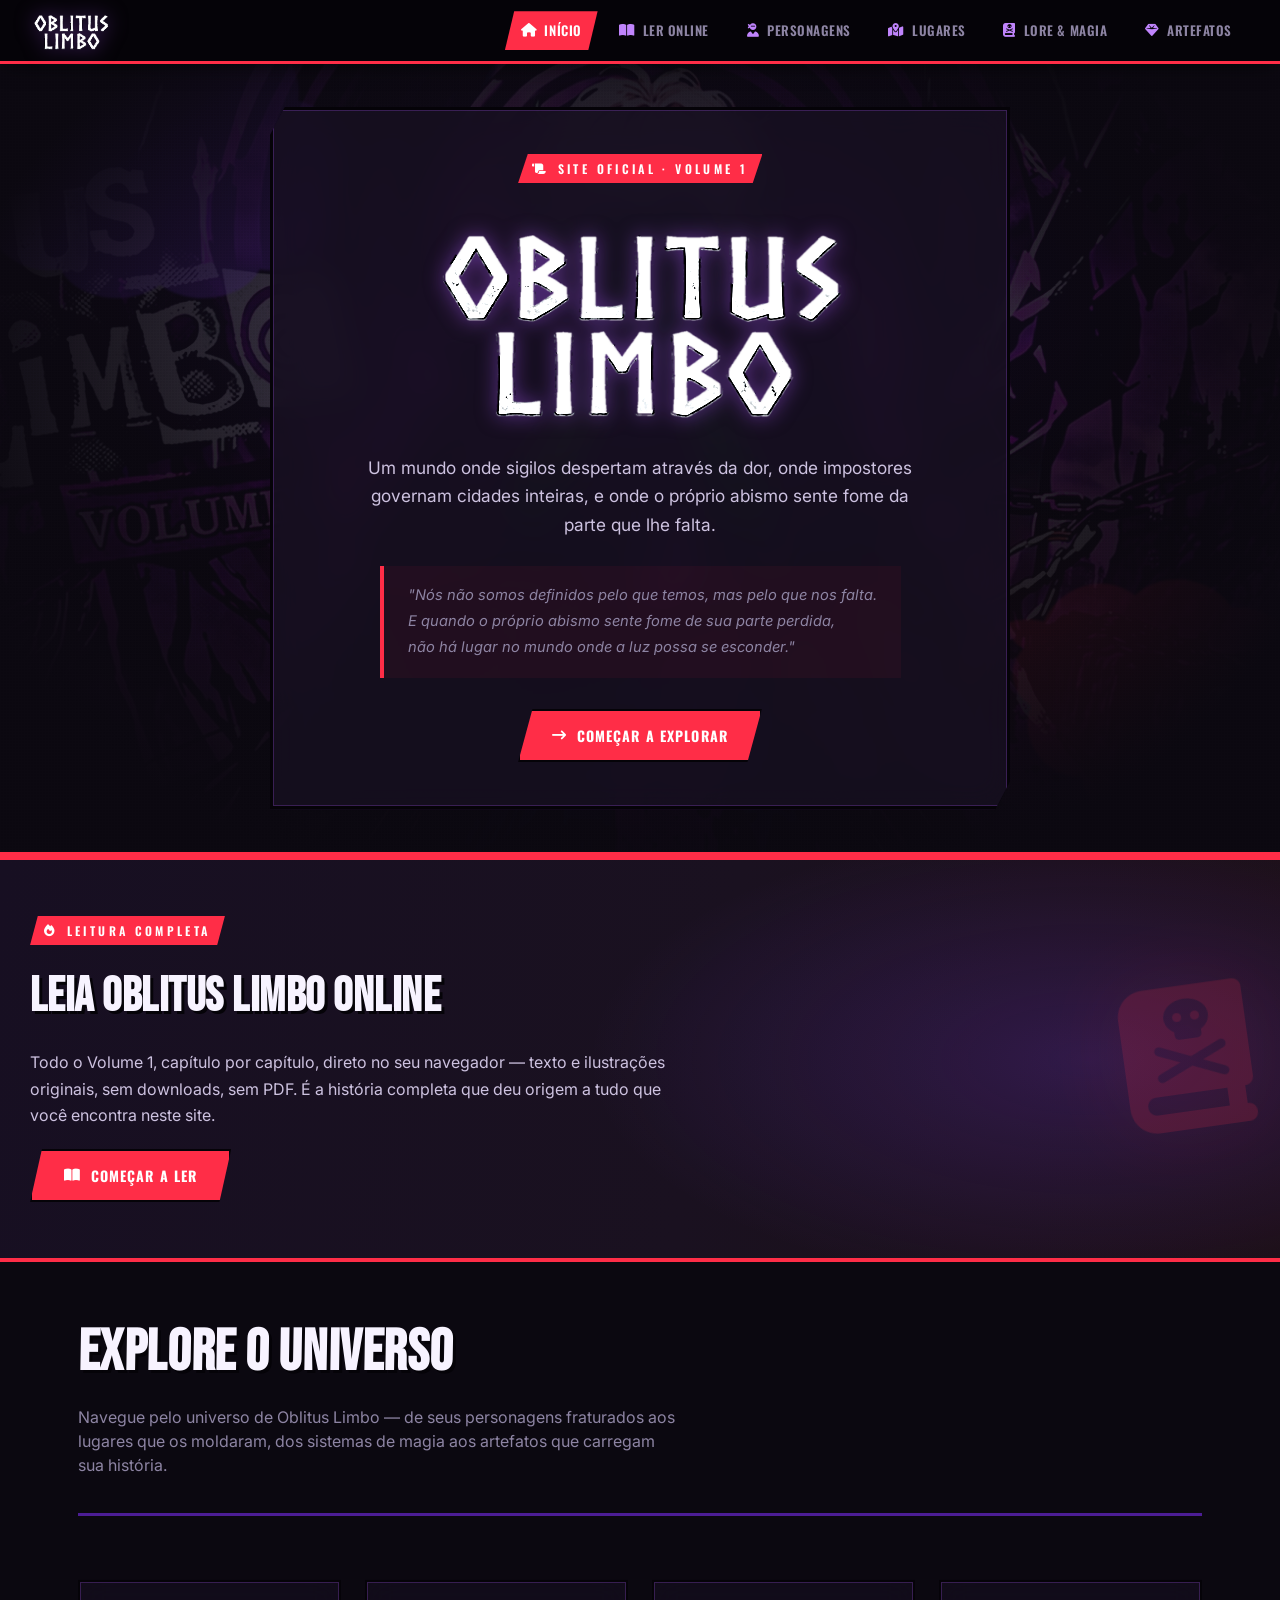
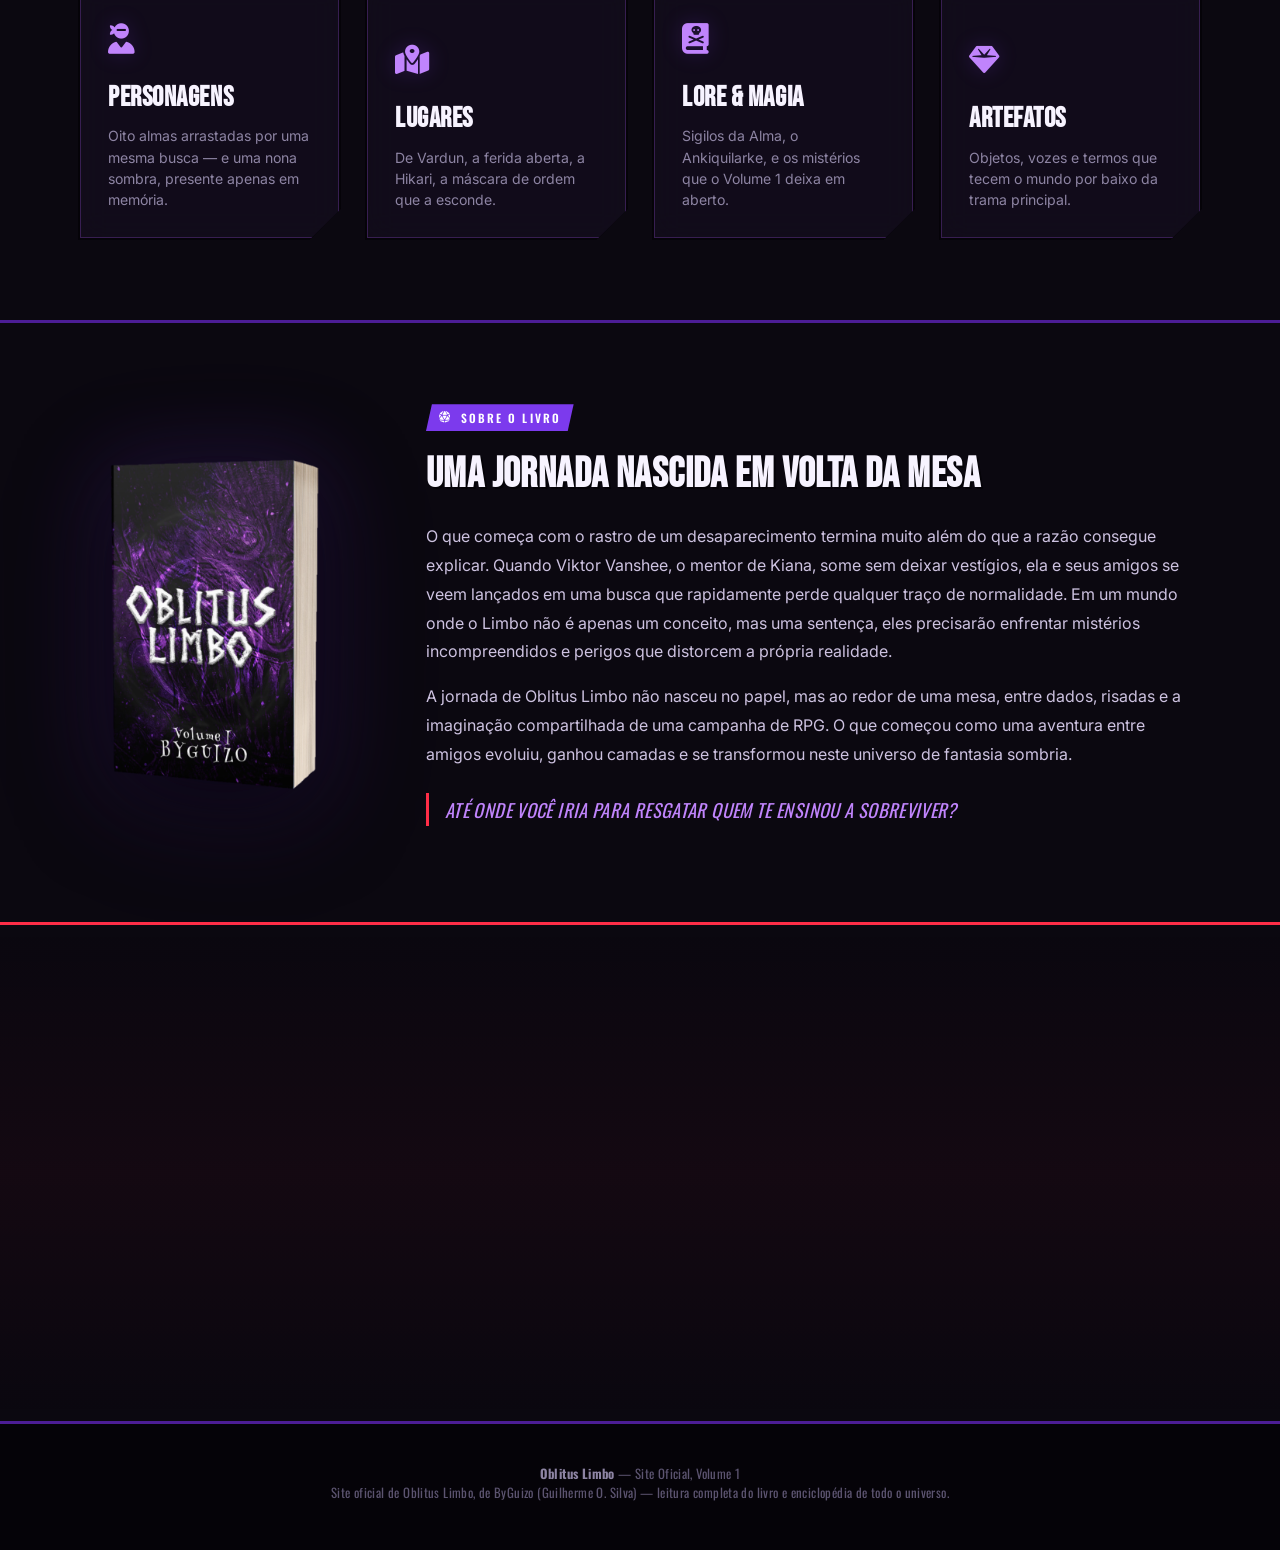
==== commit de1e84d9: "Reformula vínculos de personagens em lista objetiva e reposiciona o site como oficial Vínculos passa" ====
--- a/index.html
+++ b/index.html
@@ -3,8 +3,8 @@
 <head>
   <meta charset="UTF-8">
   <meta name="viewport" content="width=device-width, initial-scale=1.0">
-  <title>Oblitus Limbo — Wiki Oficial</title>
-  <meta name="description" content="Wiki Oficial do universo de Oblitus Limbo: personagens, lugares, sistemas de magia e artefatos.">
+  <title>Oblitus Limbo — Site Oficial</title>
+  <meta name="description" content="Site Oficial de Oblitus Limbo: leia o livro completo online e explore personagens, lugares, sistemas de magia e artefatos do universo.">
 
   <link rel="preconnect" href="https://fonts.googleapis.com">
   <link rel="preconnect" href="https://fonts.gstatic.com" crossorigin>
@@ -37,8 +37,8 @@
   <main id="app"></main>
 
   <footer class="site-footer">
-    <p><strong>Oblitus Limbo</strong> — Wiki Oficial, Volume 1</p>
-    <p>Compilada a partir do manuscrito original de ByGuizo (Guilherme O. Silva). Wiki de referência não-oficial — não substitui o texto original.</p>
+    <p><strong>Oblitus Limbo</strong> — Site Oficial, Volume 1</p>
+    <p>Site oficial de Oblitus Limbo, de ByGuizo (Guilherme O. Silva) — leitura completa do livro e enciclopédia de todo o universo.</p>
   </footer>
 
   <script src="js/data.js"></script>
--- a/css/components.css
+++ b/css/components.css
@@ -566,6 +566,44 @@
   line-height: 1.55;
 }
 
+.vinculos-list {
+  list-style: none;
+  display: flex;
+  flex-direction: column;
+  gap: 0.5rem;
+}
+
+.vinculo-item {
+  display: flex;
+  justify-content: space-between;
+  align-items: baseline;
+  gap: 0.6rem;
+  padding-bottom: 0.4rem;
+  border-bottom: 1px dashed rgba(255, 255, 255, 0.08);
+}
+
+.vinculo-item:last-child {
+  border-bottom: none;
+  padding-bottom: 0;
+}
+
+.vinculo-nome {
+  font-family: var(--font-ui);
+  font-weight: 600;
+  color: var(--text-primary);
+}
+
+.vinculo-nome a {
+  color: var(--purple-bright);
+}
+
+.vinculo-relacao {
+  font-size: 0.78rem;
+  color: var(--text-faint);
+  text-align: right;
+  white-space: nowrap;
+}
+
 @media (max-width: 860px) {
   .infobox {
     position: static;
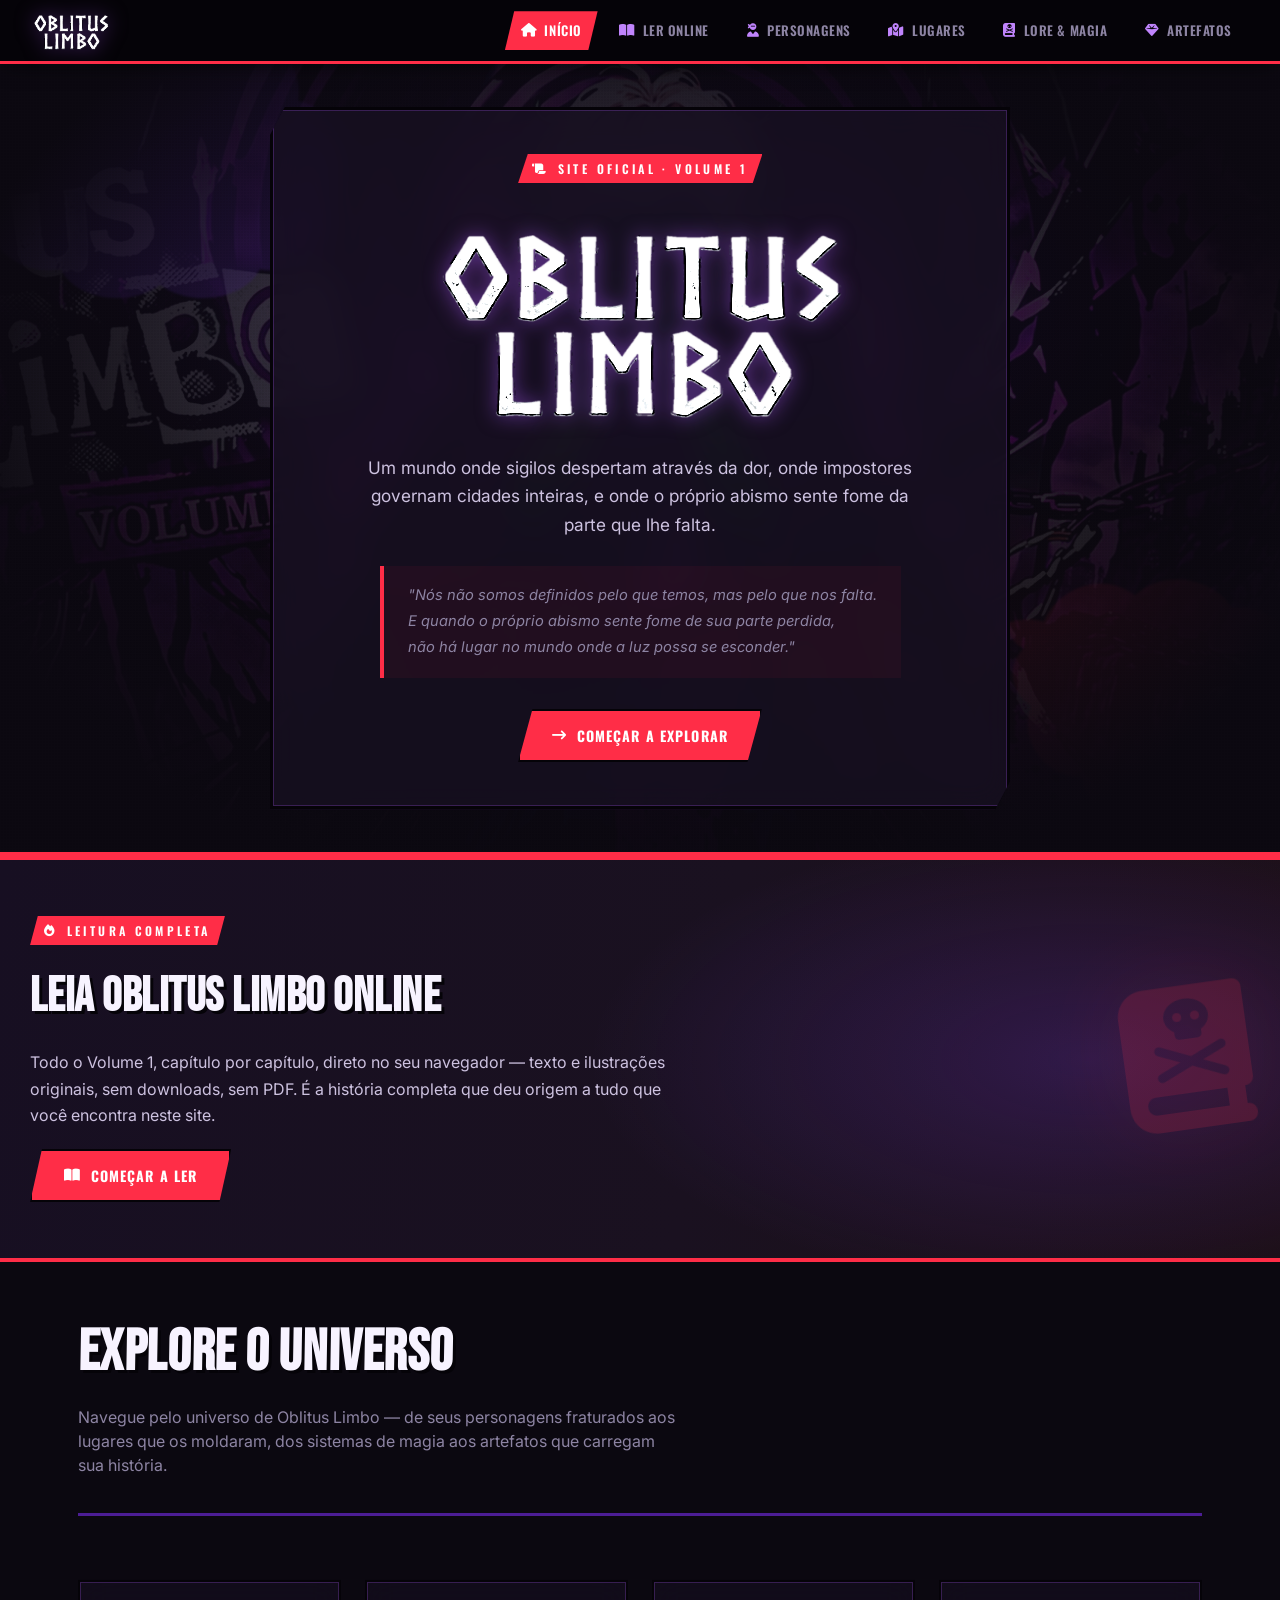
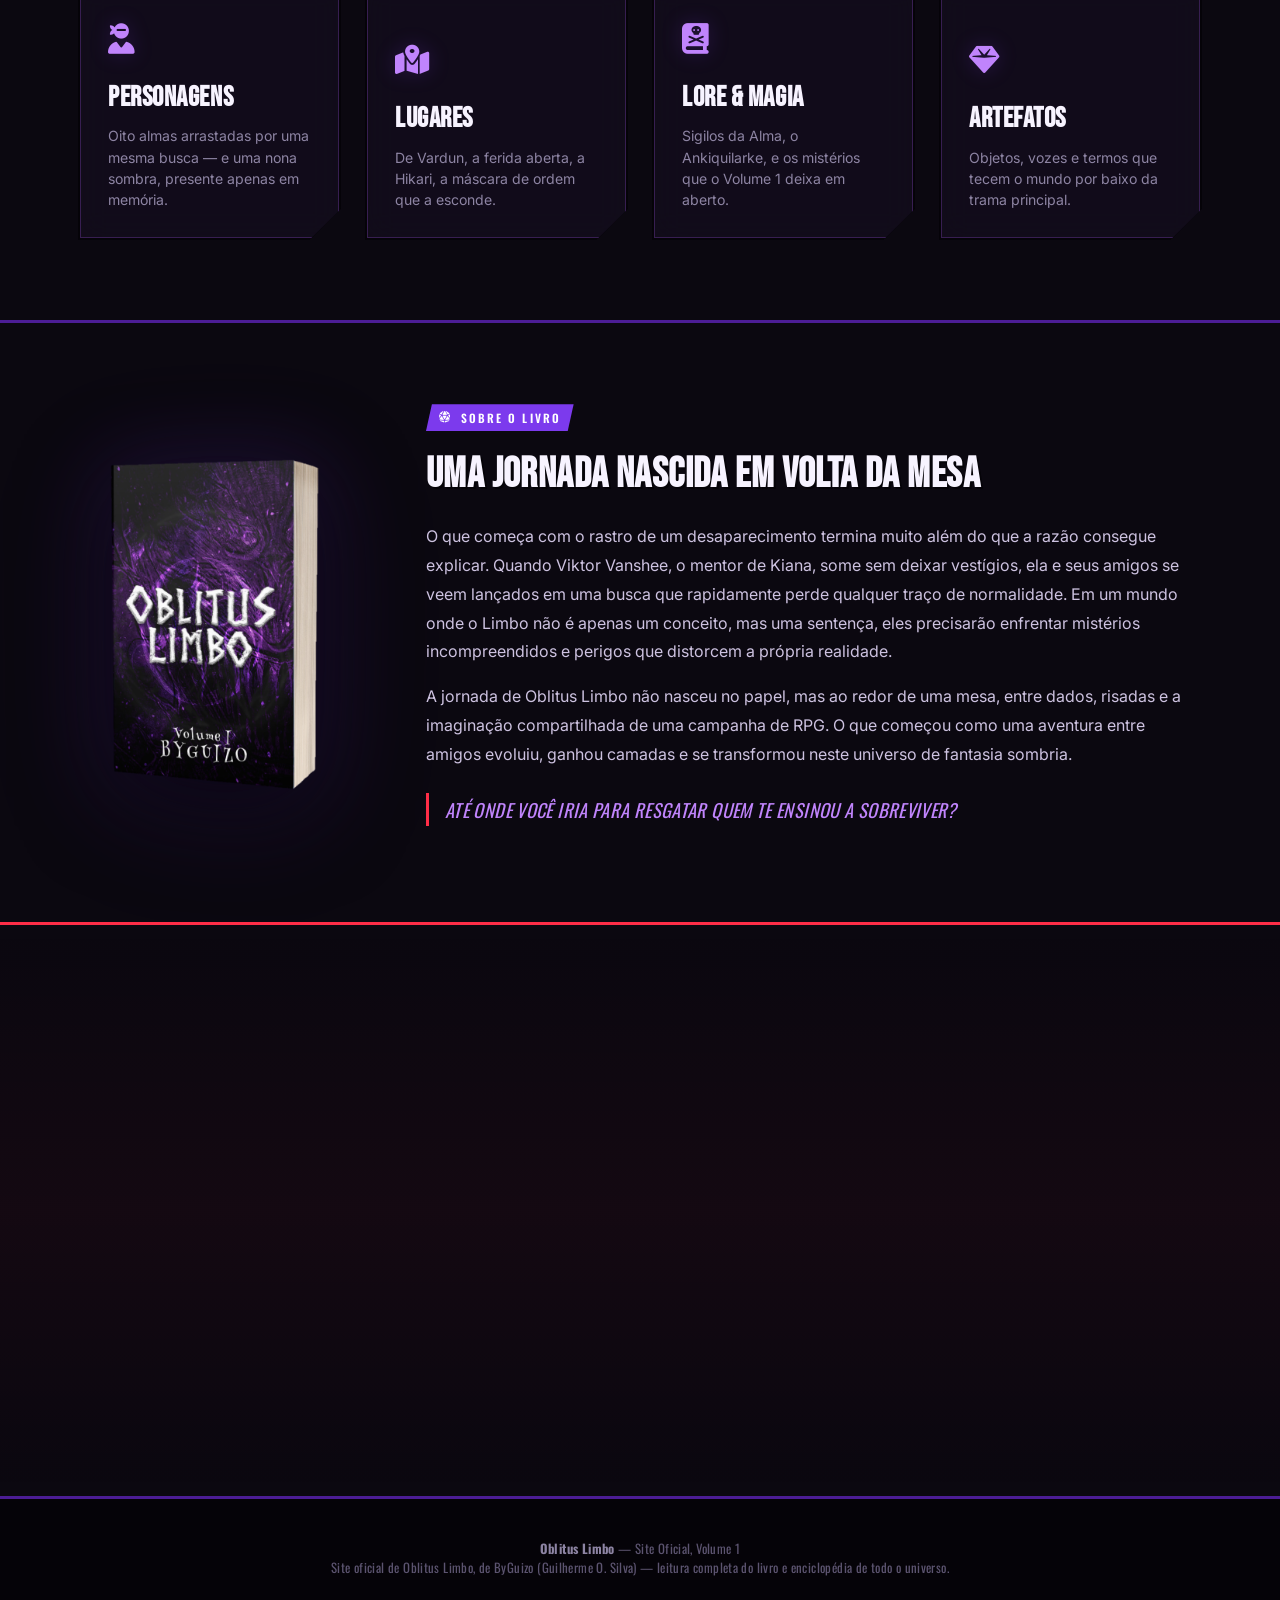
==== commit dad74fab: "Adiciona ferramentas de leitura (deslize, zoom, modo foco) e CTAs de Instagram Leitor de capítulo ga" ====
--- a/index.html
+++ b/index.html
@@ -46,6 +46,7 @@
   <script src="js/render.js"></script>
   <script src="js/animations.js"></script>
   <script src="js/checkpoint.js"></script>
+  <script src="js/reader.js"></script>
   <script src="js/router.js"></script>
   <script src="js/main.js"></script>
 </body>
--- a/css/components.css
+++ b/css/components.css
@@ -914,8 +914,97 @@
   transition: transform var(--dur-med) var(--ease-snap);
 }
 
+.about-author-photo {
+  position: relative;
+  display: block;
+}
+
 .about-author-photo:hover img {
   transform: rotate(2deg) scale(1.03);
+}
+
+/* Selo de Instagram sobreposto à foto do autor (a foto inteira é clicável). */
+.about-author-photo-badge {
+  position: absolute;
+  right: 0.5rem;
+  bottom: 0.5rem;
+  width: 2.6rem;
+  height: 2.6rem;
+  display: flex;
+  align-items: center;
+  justify-content: center;
+  font-size: 1.3rem;
+  color: #fff;
+  background: linear-gradient(115deg, #feda75, #d62976 45%, #962fbf 75%, #4f5bd5);
+  border: 3px solid var(--ink-black);
+  clip-path: polygon(18% 0, 100% 0, 100% 82%, 82% 100%, 0 100%, 0 18%);
+  box-shadow: 0 6px 18px -6px rgba(214, 41, 118, 0.7);
+  transition: transform var(--dur-fast) var(--ease-snap);
+  pointer-events: none;
+}
+
+.about-author-photo:hover .about-author-photo-badge {
+  transform: scale(1.1);
+}
+
+/* Botão de Instagram no texto "Sobre o autor". */
+.author-insta-cta {
+  position: relative;
+  display: inline-flex;
+  align-items: center;
+  gap: 0.6rem;
+  margin-top: 1.4rem;
+  padding: 0.8rem 1.3rem;
+  font-family: var(--font-ui);
+  font-size: 0.9rem;
+  font-weight: 600;
+  letter-spacing: 0.02em;
+  text-transform: uppercase;
+  color: #fff;
+  background: linear-gradient(115deg, #feda75, #d62976 42%, #962fbf 72%, #4f5bd5);
+  border: 3px solid var(--ink-black);
+  clip-path: polygon(4% 0, 100% 0, 96% 100%, 0 100%);
+  overflow: hidden;
+  box-shadow: 0 10px 26px -12px rgba(214, 41, 118, 0.7);
+  transition: transform var(--dur-fast) var(--ease-snap), box-shadow var(--dur-fast) var(--ease-out);
+}
+
+.author-insta-cta::before {
+  content: "";
+  position: absolute;
+  top: 0;
+  left: -60%;
+  width: 45%;
+  height: 100%;
+  background: linear-gradient(100deg, transparent, rgba(255, 255, 255, 0.4), transparent);
+  transform: skewX(-18deg);
+  transition: left 550ms var(--ease-out);
+}
+
+.author-insta-cta:hover {
+  transform: translateY(-2px);
+  box-shadow: 0 16px 34px -12px rgba(214, 41, 118, 0.85);
+}
+
+.author-insta-cta:hover::before {
+  left: 130%;
+}
+
+.author-insta-cta > * {
+  position: relative;
+  z-index: 1;
+}
+
+.author-insta-cta .fa-instagram {
+  font-size: 1.25rem;
+}
+
+.author-insta-arrow {
+  transition: transform var(--dur-fast) var(--ease-out);
+}
+
+.author-insta-cta:hover .author-insta-arrow {
+  transform: translateX(4px);
 }
 
 /* ---------- Leitor de livro (#/livro/:slug) ---------- */
@@ -966,6 +1055,7 @@
 }
 
 .reader-body {
+  --reader-font-scale: 1;
   max-width: 70ch;
   margin: 0 auto;
   display: flex;
@@ -973,11 +1063,16 @@
   gap: 1.4rem;
 }
 
+/* O tamanho da fonte escala pelo multiplicador --reader-font-scale (controle de
+   zoom). Só o texto escala — ilustrações e o título do capítulo ficam fixos. */
 .reader-body p {
   color: var(--text-secondary);
   font-family: "Libre Baskerville", var(--font-body);
-  font-size: 1.08rem;
+  font-size: calc(1.08rem * var(--reader-font-scale));
   line-height: 1.9;
+  text-align: justify;
+  text-justify: inter-word;
+  hyphens: auto;
 }
 
 .reader-body em {
@@ -1002,7 +1097,7 @@
 .reader-legend p {
   font-style: italic;
   color: var(--text-secondary);
-  font-size: 1.02rem;
+  font-size: calc(1.02rem * var(--reader-font-scale));
   line-height: 1.85;
 }
 
@@ -1116,3 +1211,557 @@
   text-shadow: 2px 2px 0 var(--ink-black);
   margin: 2.5rem 0 1.5rem;
 }
+
+/* ---------- Barra de ferramentas de leitura (deslize + modo foco) ---------- */
+.reader-tools {
+  position: fixed;
+  left: 1.6rem;
+  bottom: 1.6rem;
+  z-index: 40;
+  display: flex;
+  flex-direction: column;
+  gap: 0.6rem;
+  align-items: flex-start;
+}
+
+.reader-tool-group {
+  display: flex;
+  align-items: center;
+  gap: 0.5rem;
+}
+
+.reader-tool-btn {
+  display: inline-flex;
+  align-items: center;
+  gap: 0.5rem;
+  padding: 0.62rem 0.9rem;
+  font-family: var(--font-ui);
+  font-size: 0.78rem;
+  font-weight: 600;
+  letter-spacing: 0.04em;
+  text-transform: uppercase;
+  color: var(--text-secondary);
+  background: var(--glass-bg-strong);
+  border: 3px solid var(--ink-black);
+  outline: 1px solid var(--purple-line);
+  outline-offset: -5px;
+  clip-path: polygon(10% 0, 100% 0, 100% 78%, 90% 100%, 0 100%, 0 22%);
+  backdrop-filter: blur(6px);
+  -webkit-backdrop-filter: blur(6px);
+  box-shadow: var(--glass-shadow);
+  transition: background var(--dur-fast) var(--ease-out), color var(--dur-fast) var(--ease-out), transform var(--dur-fast) var(--ease-snap);
+}
+
+.reader-tool-btn:hover {
+  color: var(--text-primary);
+  transform: translateY(-2px);
+}
+
+.reader-tool-btn:active {
+  transform: translateY(0) scale(0.97);
+}
+
+.reader-tool-btn.is-active {
+  background: var(--purple-mid);
+  color: #fff;
+}
+
+.reader-tool-btn i {
+  font-size: 0.95rem;
+}
+
+/* Slider de velocidade do deslize */
+.reader-speed {
+  display: flex;
+  align-items: center;
+  gap: 0.45rem;
+  padding: 0.4rem 0.7rem;
+  background: var(--glass-bg-strong);
+  border: 3px solid var(--ink-black);
+  outline: 1px solid var(--purple-line);
+  outline-offset: -5px;
+  backdrop-filter: blur(6px);
+  -webkit-backdrop-filter: blur(6px);
+  box-shadow: var(--glass-shadow);
+  animation: fade-rise 220ms var(--ease-out) both;
+}
+
+.reader-speed[hidden] {
+  display: none;
+}
+
+.reader-speed-step {
+  display: inline-flex;
+  align-items: center;
+  justify-content: center;
+  width: 1.6rem;
+  height: 1.6rem;
+  color: var(--text-secondary);
+  border: 1px solid var(--purple-line);
+  border-radius: 3px;
+  font-size: 0.7rem;
+  transition: color var(--dur-fast) var(--ease-out), background var(--dur-fast) var(--ease-out);
+}
+
+.reader-speed-step:hover {
+  color: #fff;
+  background: var(--purple-mid);
+}
+
+.reader-speed-range {
+  -webkit-appearance: none;
+  appearance: none;
+  width: 92px;
+  height: 4px;
+  background: var(--purple-deep);
+  border-radius: 4px;
+  outline: none;
+  cursor: pointer;
+}
+
+.reader-speed-range::-webkit-slider-thumb {
+  -webkit-appearance: none;
+  appearance: none;
+  width: 15px;
+  height: 15px;
+  border-radius: 50%;
+  background: var(--purple-bright);
+  border: 2px solid var(--ink-black);
+  cursor: pointer;
+}
+
+.reader-speed-range::-moz-range-thumb {
+  width: 15px;
+  height: 15px;
+  border-radius: 50%;
+  background: var(--purple-bright);
+  border: 2px solid var(--ink-black);
+  cursor: pointer;
+}
+
+.reader-speed-value {
+  font-family: var(--font-ui);
+  font-size: 0.8rem;
+  font-weight: 700;
+  color: var(--purple-bright);
+  min-width: 1ch;
+  text-align: center;
+}
+
+/* Painel de tamanho de fonte (zoom) — mesmo visual do painel de velocidade. */
+.reader-fontsize {
+  display: flex;
+  align-items: center;
+  gap: 0.55rem;
+  padding: 0.4rem 0.7rem;
+  background: var(--glass-bg-strong);
+  border: 3px solid var(--ink-black);
+  outline: 1px solid var(--purple-line);
+  outline-offset: -5px;
+  backdrop-filter: blur(6px);
+  -webkit-backdrop-filter: blur(6px);
+  box-shadow: var(--glass-shadow);
+  animation: fade-rise 220ms var(--ease-out) both;
+}
+
+.reader-fontsize[hidden] {
+  display: none;
+}
+
+.reader-font-step {
+  display: inline-flex;
+  align-items: center;
+  justify-content: center;
+  width: 1.6rem;
+  height: 1.6rem;
+  color: var(--text-secondary);
+  border: 1px solid var(--purple-line);
+  border-radius: 3px;
+  font-size: 0.7rem;
+  transition: color var(--dur-fast) var(--ease-out), background var(--dur-fast) var(--ease-out);
+}
+
+.reader-font-step:hover:not(:disabled) {
+  color: #fff;
+  background: var(--purple-mid);
+}
+
+.reader-font-step:disabled {
+  opacity: 0.35;
+  cursor: not-allowed;
+}
+
+.reader-font-preview {
+  font-family: "Libre Baskerville", var(--font-body);
+  font-weight: 700;
+  color: var(--text-primary);
+  line-height: 1;
+  min-width: 1.4ch;
+  text-align: center;
+  /* pequeno degradê de tamanho no A entre os botões, evocando o controle de e-book */
+  font-size: 1.15rem;
+}
+
+.reader-font-value {
+  font-family: var(--font-ui);
+  font-size: 0.8rem;
+  font-weight: 700;
+  color: var(--purple-bright);
+  min-width: 3.2ch;
+  text-align: center;
+}
+
+@media (max-width: 720px) {
+  .reader-tools {
+    left: 1rem;
+    bottom: 1rem;
+    gap: 0.5rem;
+  }
+  .reader-tool-label {
+    display: none;
+  }
+  .reader-tool-btn {
+    padding: 0.6rem;
+  }
+  .reader-speed-range {
+    width: 70px;
+  }
+}
+
+/* ---------- Modo foco ---------- */
+body.reader-focus-mode {
+  background: #000 !important;
+  background-image: none !important;
+}
+
+body.reader-focus-mode .site-header,
+body.reader-focus-mode .site-footer,
+body.reader-focus-mode .reader-topbar,
+body.reader-focus-mode .detail-banner-bg,
+body.reader-focus-mode .reader-illustration {
+  /* mantém ilustrações e cabeçalho de topo, mas neutraliza fundos decorativos */
+}
+
+body.reader-focus-mode .reader-body p,
+body.reader-focus-mode .reader-body {
+  color: #f2f2f2;
+}
+
+body.reader-focus-mode .reader-body em {
+  color: #fff;
+}
+
+body.reader-focus-mode .section-heading h1,
+body.reader-focus-mode .reader-day-heading {
+  color: #fff;
+  -webkit-text-stroke: 0;
+  text-shadow: none;
+}
+
+body.reader-focus-mode .reader-legend {
+  background: rgba(255, 255, 255, 0.05);
+}
+
+/* Inversão: fundo claro, texto escuro */
+body.reader-focus-mode.reader-focus-invert {
+  background: #f7f5f0 !important;
+}
+
+body.reader-focus-mode.reader-focus-invert .reader-body p,
+body.reader-focus-mode.reader-focus-invert .reader-body {
+  color: #1a1a1a;
+}
+
+body.reader-focus-mode.reader-focus-invert .reader-body em {
+  color: #000;
+}
+
+body.reader-focus-mode.reader-focus-invert .section-heading h1,
+body.reader-focus-mode.reader-focus-invert .reader-day-heading,
+body.reader-focus-mode.reader-focus-invert .section-heading .hero-kicker {
+  color: #111;
+}
+
+body.reader-focus-mode.reader-focus-invert .reader-legend {
+  background: rgba(0, 0, 0, 0.05);
+}
+
+/* ---------- Modais de leitura ---------- */
+.reader-modal-overlay {
+  position: fixed;
+  inset: 0;
+  z-index: 120;
+  display: flex;
+  align-items: center;
+  justify-content: center;
+  padding: 1.5rem;
+  background: rgba(5, 3, 8, 0.82);
+  backdrop-filter: blur(6px);
+  -webkit-backdrop-filter: blur(6px);
+  opacity: 0;
+  transition: opacity var(--dur-med) var(--ease-out);
+}
+
+.reader-modal-overlay[hidden] {
+  display: none;
+}
+
+.reader-modal-overlay.is-open {
+  opacity: 1;
+}
+
+.reader-modal {
+  position: relative;
+  width: min(30rem, 100%);
+  max-height: 90vh;
+  overflow-y: auto;
+  padding: 2.6rem 2.1rem 1.8rem;
+  text-align: center;
+  background:
+    radial-gradient(120% 80% at 50% -10%, rgba(124, 58, 237, 0.28), transparent 60%),
+    linear-gradient(180deg, #1d1528, var(--bg-elevated) 70%);
+  /* Moldura dupla (ink + linha roxa) via box-shadow inset — segue o clip-path,
+     ao contrário de outline, que desenhava um retângulo e vazava na diagonal. */
+  box-shadow:
+    inset 0 0 0 3px var(--ink-black),
+    inset 0 0 0 4px var(--purple-line),
+    0 24px 60px -12px rgba(0, 0, 0, 0.8),
+    0 0 46px -8px var(--purple-glow-soft);
+  clip-path: polygon(0 0, 100% 0, 100% calc(100% - 22px), calc(100% - 22px) 100%, 0 100%);
+  transform: translateY(24px) scale(0.94);
+  opacity: 0;
+  transition: transform var(--dur-med) var(--ease-snap), opacity var(--dur-med) var(--ease-out);
+}
+
+.reader-modal-overlay.is-open .reader-modal {
+  transform: translateY(0) scale(1);
+  opacity: 1;
+}
+
+/* Faixa de acento diagonal no topo do card (Persona-style paint slash). */
+.reader-modal-accent {
+  position: absolute;
+  top: 0;
+  left: 0;
+  right: 0;
+  height: 6px;
+  background: linear-gradient(90deg, var(--purple-mid), var(--accent-red) 55%, var(--purple-bright));
+  clip-path: polygon(0 0, 100% 0, 100% 100%, 3% 100%);
+}
+
+.reader-modal-support {
+  animation: none;
+}
+
+.reader-modal-overlay.is-open .reader-modal-support {
+  animation: support-pop 620ms var(--ease-snap) both;
+}
+
+.reader-modal-close {
+  position: absolute;
+  top: 0.85rem;
+  right: 1rem;
+  width: 2rem;
+  height: 2rem;
+  display: inline-flex;
+  align-items: center;
+  justify-content: center;
+  color: var(--text-muted);
+  font-size: 1.1rem;
+  border-radius: 50%;
+  transition: color var(--dur-fast) var(--ease-out), background var(--dur-fast) var(--ease-out), transform var(--dur-fast) var(--ease-snap);
+  z-index: 2;
+}
+
+.reader-modal-close:hover {
+  color: #fff;
+  background: var(--accent-red);
+  transform: rotate(90deg);
+}
+
+/* Selo circular do coração (modal de apoio) */
+.support-modal-seal {
+  position: relative;
+  width: 4.6rem;
+  height: 4.6rem;
+  margin: 0 auto 1rem;
+  display: flex;
+  align-items: center;
+  justify-content: center;
+}
+
+.support-modal-ring {
+  position: absolute;
+  inset: 0;
+  border-radius: 50%;
+  background:
+    radial-gradient(circle at 50% 50%, rgba(255, 45, 71, 0.18), transparent 70%);
+  border: 2px solid var(--accent-red);
+  box-shadow: 0 0 22px -4px var(--accent-red-glow), inset 0 0 14px -6px var(--accent-red-glow);
+  animation: seal-ring-pulse 2.4s var(--ease-in-out) infinite;
+}
+
+.support-modal-glyph {
+  font-size: 2rem;
+  color: var(--accent-red);
+  animation: heartbeat 1.2s var(--ease-in-out) infinite;
+}
+
+.reader-modal-kicker {
+  display: inline-flex;
+  align-items: center;
+  gap: 0.5rem;
+  font-family: var(--font-ui);
+  font-size: 0.72rem;
+  font-weight: 600;
+  letter-spacing: 0.14em;
+  text-transform: uppercase;
+  color: var(--purple-bright);
+  padding: 0.3rem 0.8rem;
+  border: 1px solid var(--purple-line);
+  border-radius: 2px;
+  margin-bottom: 0.9rem;
+}
+
+.reader-modal h2 {
+  font-family: var(--font-display);
+  font-size: clamp(1.9rem, 5vw, 2.5rem);
+  letter-spacing: 0.02em;
+  color: var(--text-primary);
+  margin-bottom: 1rem;
+  line-height: 1.02;
+  text-shadow: 2px 2px 0 var(--ink-black);
+}
+
+.reader-modal-features {
+  display: flex;
+  flex-direction: column;
+  gap: 0.7rem;
+  margin: 0 auto 1.3rem;
+  text-align: left;
+  max-width: 24rem;
+}
+
+.reader-modal-features li {
+  display: flex;
+  align-items: flex-start;
+  gap: 0.85rem;
+  padding: 0.75rem 0.9rem;
+  background: rgba(168, 85, 247, 0.06);
+  border-left: 2px solid var(--purple-mid);
+  font-family: var(--font-body);
+  font-size: 0.9rem;
+  line-height: 1.5;
+  color: var(--text-secondary);
+}
+
+.reader-modal-features li i {
+  color: var(--purple-bright);
+  font-size: 1.15rem;
+  margin-top: 0.1rem;
+  flex-shrink: 0;
+}
+
+.reader-modal-features strong {
+  color: var(--text-primary);
+}
+
+.reader-modal-hint {
+  font-family: var(--font-body);
+  font-size: 0.9rem;
+  line-height: 1.6;
+  color: var(--text-muted);
+  margin-bottom: 1.5rem;
+  max-width: 26rem;
+  margin-left: auto;
+  margin-right: auto;
+}
+
+.reader-modal-cta {
+  margin-top: 0;
+  width: 100%;
+  justify-content: center;
+}
+
+/* Botão do Instagram: gradiente da marca + shimmer diagonal ao passar o mouse. */
+.support-modal-cta {
+  position: relative;
+  display: flex;
+  align-items: center;
+  justify-content: center;
+  gap: 0.7rem;
+  width: 100%;
+  padding: 0.95rem 1.4rem;
+  font-family: var(--font-ui);
+  font-size: 1rem;
+  font-weight: 600;
+  letter-spacing: 0.02em;
+  text-transform: uppercase;
+  color: #fff;
+  background: linear-gradient(115deg, #feda75, #d62976 40%, #962fbf 70%, #4f5bd5);
+  border: 3px solid var(--ink-black);
+  clip-path: polygon(4% 0, 100% 0, 96% 100%, 0 100%);
+  overflow: hidden;
+  box-shadow: 0 10px 26px -10px rgba(214, 41, 118, 0.7);
+  transition: transform var(--dur-fast) var(--ease-snap), box-shadow var(--dur-fast) var(--ease-out);
+}
+
+.support-modal-cta::before {
+  content: "";
+  position: absolute;
+  top: 0;
+  left: -60%;
+  width: 45%;
+  height: 100%;
+  background: linear-gradient(100deg, transparent, rgba(255, 255, 255, 0.45), transparent);
+  transform: skewX(-18deg);
+  transition: left 550ms var(--ease-out);
+}
+
+.support-modal-cta:hover {
+  transform: translateY(-2px);
+  box-shadow: 0 16px 34px -10px rgba(214, 41, 118, 0.85);
+}
+
+.support-modal-cta:hover::before {
+  left: 120%;
+}
+
+.support-modal-cta i,
+.support-modal-cta span {
+  position: relative;
+  z-index: 1;
+}
+
+.support-modal-cta .fa-instagram {
+  font-size: 1.3rem;
+}
+
+.support-modal-cta-arrow {
+  transition: transform var(--dur-fast) var(--ease-out);
+}
+
+.support-modal-cta:hover .support-modal-cta-arrow {
+  transform: translateX(4px);
+}
+
+.reader-modal-skip {
+  display: block;
+  margin: 1.1rem auto 0;
+  font-family: var(--font-ui);
+  font-size: 0.78rem;
+  letter-spacing: 0.05em;
+  color: var(--text-muted);
+  text-transform: uppercase;
+  transition: color var(--dur-fast) var(--ease-out);
+}
+
+.reader-modal-skip:hover {
+  color: var(--text-primary);
+}
+
+@media (max-width: 720px) {
+  .reader-modal {
+    padding: 2.3rem 1.4rem 1.5rem;
+  }
+}
--- a/css/animations.css
+++ b/css/animations.css
@@ -190,6 +190,26 @@
   100% { transform: scale(1); }
 }
 
+/* Modal de apoio: entrada "pulando" com overshoot marcante. */
+@keyframes support-pop {
+  0% { transform: translateY(40px) scale(0.7) rotate(-3deg); opacity: 0; }
+  55% { transform: translateY(-10px) scale(1.06) rotate(1.5deg); opacity: 1; }
+  75% { transform: translateY(4px) scale(0.98) rotate(-0.5deg); }
+  100% { transform: translateY(0) scale(1) rotate(0deg); }
+}
+
+@keyframes heartbeat {
+  0%, 100% { transform: scale(1); }
+  25% { transform: scale(1.18); }
+  40% { transform: scale(1); }
+  60% { transform: scale(1.12); }
+}
+
+@keyframes seal-ring-pulse {
+  0%, 100% { transform: scale(1); opacity: 1; }
+  50% { transform: scale(1.08); opacity: 0.75; }
+}
+
 /* ---------- Field/card entrance ---------- */
 .field-section.reveal,
 .lore-quote.reveal {
@@ -214,4 +234,7 @@
   .checkpoint-btn.checkpoint-pulse, .checkpoint-flash {
     animation: none !important;
   }
-}
+  .reader-modal, .reader-modal-support, .support-modal-glyph, .support-modal-ring, .reader-speed, .reader-fontsize {
+    animation: none !important;
+  }
+}
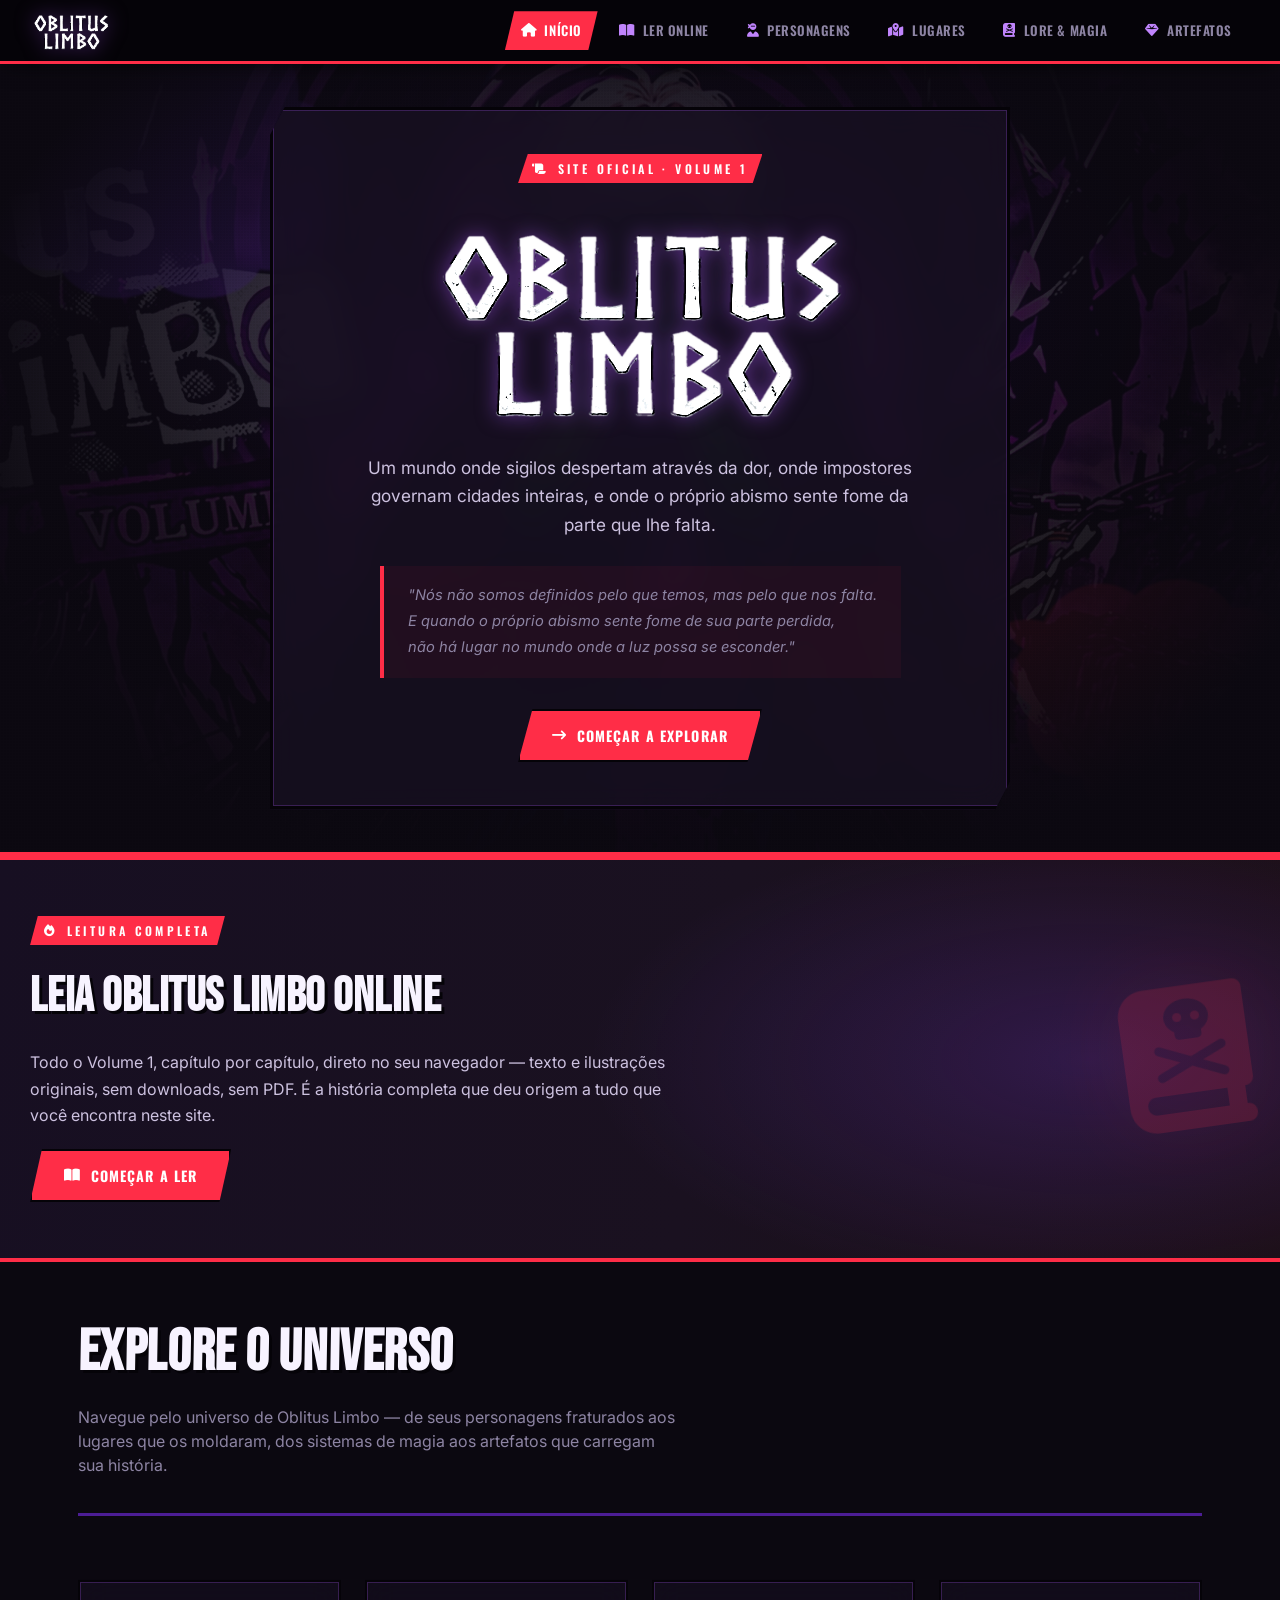
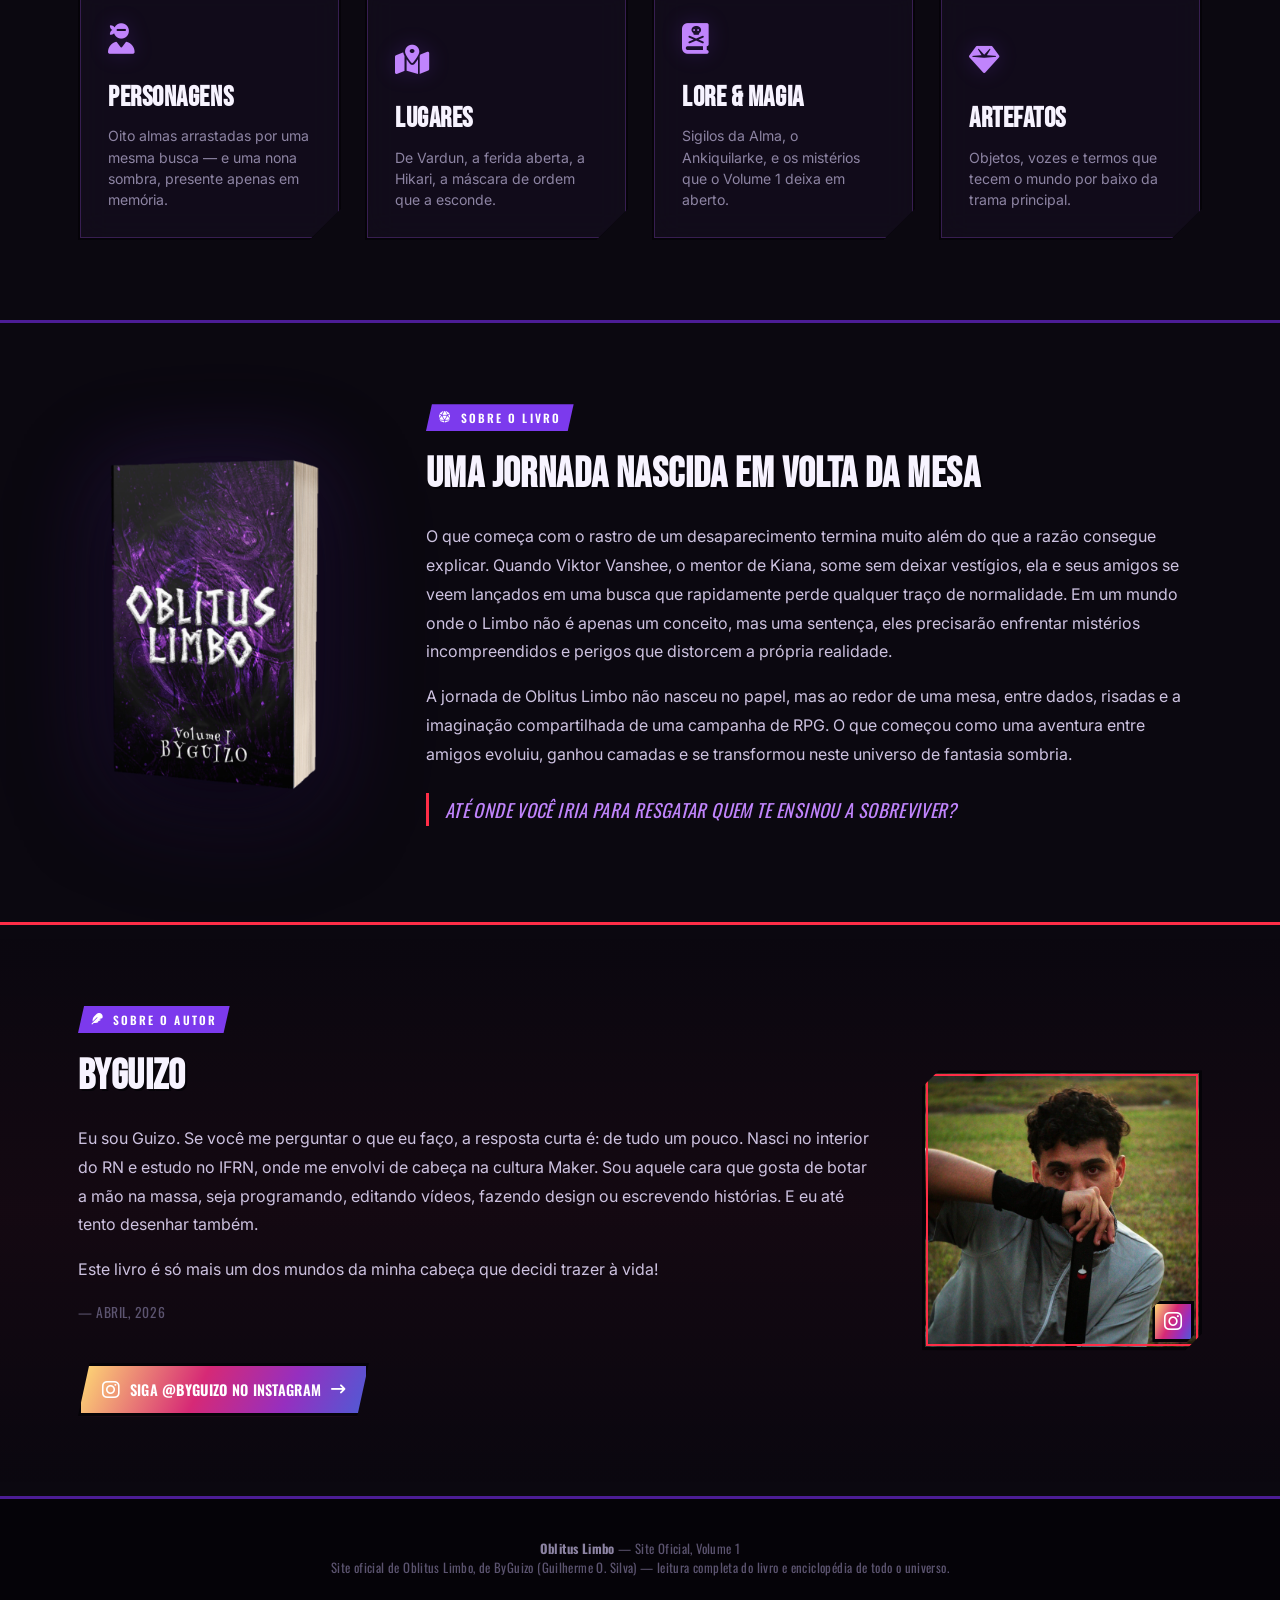
==== commit 9587b1b3: "Corrige leitura no mobile: favicon, deslize, ícone de inverter e paisagem - Adiciona o favicon (Imag" ====
--- a/index.html
+++ b/index.html
@@ -5,6 +5,8 @@
   <meta name="viewport" content="width=device-width, initial-scale=1.0">
   <title>Oblitus Limbo — Site Oficial</title>
   <meta name="description" content="Site Oficial de Oblitus Limbo: leia o livro completo online e explore personagens, lugares, sistemas de magia e artefatos do universo.">
+  <link rel="icon" type="image/png" href="Imagens/limboicon.png">
+  <link rel="apple-touch-icon" href="Imagens/limboicon.png">
 
   <link rel="preconnect" href="https://fonts.googleapis.com">
   <link rel="preconnect" href="https://fonts.gstatic.com" crossorigin>
--- a/css/layout.css
+++ b/css/layout.css
@@ -187,6 +187,46 @@
   }
 }
 
+/* Mobile em paisagem (pouca altura): o mesmo tratamento de header compacto +
+   menu recolhido, mesmo que a largura passe de 640px. Sem isso, a nav completa
+   come ~30% da altura da tela e polui a leitura. */
+@media (orientation: landscape) and (max-height: 500px) {
+  .site-header {
+    position: relative;
+    padding: 0.4rem clamp(1rem, 3vw, 2rem);
+  }
+  .brand-logo {
+    max-height: 2rem;
+  }
+  .nav-toggle {
+    display: block;
+  }
+  .main-nav {
+    position: absolute;
+    top: 100%;
+    left: 0;
+    right: 0;
+    flex-direction: column;
+    align-items: stretch;
+    gap: 0.2rem;
+    padding: 0.5rem;
+    background: var(--ink-black);
+    border-bottom: 3px solid var(--accent-red);
+    max-height: 0;
+    overflow: hidden;
+    z-index: 101;
+    transition: max-height var(--dur-med) var(--ease-out);
+  }
+  .main-nav.nav-open {
+    max-height: 80vh;
+    overflow-y: auto;
+  }
+  .main-nav a {
+    width: 100%;
+    clip-path: none;
+  }
+}
+
 /* ---------- Detail page layout ---------- */
 .detail-banner {
   position: relative;
--- a/css/components.css
+++ b/css/components.css
@@ -1252,6 +1252,12 @@
   transition: background var(--dur-fast) var(--ease-out), color var(--dur-fast) var(--ease-out), transform var(--dur-fast) var(--ease-snap);
 }
 
+/* O `display: inline-flex` acima venceria o `display:none` implícito do atributo
+   [hidden]; sem isto, o botão de inverter apareceria mesmo sem o modo foco. */
+.reader-tool-btn[hidden] {
+  display: none;
+}
+
 .reader-tool-btn:hover {
   color: var(--text-primary);
   transform: translateY(-2px);
@@ -1411,20 +1417,121 @@
   text-align: center;
 }
 
-@media (max-width: 720px) {
+/* FAB de configurações de leitura — só aparece no mobile (ver media query). */
+.reader-fab {
+  display: none;
+  position: fixed;
+  left: 1rem;
+  bottom: 1rem;
+  z-index: 41;
+  width: 3.4rem;
+  height: 3.4rem;
+  align-items: center;
+  justify-content: center;
+  color: #fff;
+  background: var(--purple-mid);
+  border: 3px solid var(--ink-black);
+  outline: 1px solid var(--purple-line);
+  outline-offset: -5px;
+  font-size: 1.25rem;
+  clip-path: polygon(14% 0, 100% 0, 100% 86%, 86% 100%, 0 100%, 0 14%);
+  box-shadow: var(--glass-shadow);
+  transition: background var(--dur-fast) var(--ease-out), transform var(--dur-fast) var(--ease-snap);
+}
+
+.reader-fab .reader-fab-icon {
+  transition: transform var(--dur-med) var(--ease-snap);
+}
+
+/* Engrenagem gira ~135° e o botão muda de cor ao abrir. */
+.reader-fab.is-open {
+  background: var(--accent-red);
+}
+
+.reader-fab.is-open .reader-fab-icon {
+  transform: rotate(135deg);
+}
+
+/* Recolhe a toolbar atrás do FAB no mobile retrato (largura pequena) E também
+   no mobile paisagem (altura pequena) — onde a nav completa + toolbar comem a
+   tela. A vírgula é um OR entre as duas condições. */
+@media (max-width: 720px), (orientation: landscape) and (max-height: 500px) {
+  .reader-fab {
+    display: inline-flex;
+  }
+
+  .reader-tool-label {
+    display: none;
+  }
+
+  .reader-tool-btn {
+    padding: 0.6rem;
+  }
+
+  .reader-speed-range {
+    width: 70px;
+  }
+
+  /* Painel de ferramentas some atrás do FAB; sobe empilhado quando expandido. */
   .reader-tools {
     left: 1rem;
-    bottom: 1rem;
+    bottom: 4.8rem; /* acima do FAB */
     gap: 0.5rem;
-  }
-  .reader-tool-label {
-    display: none;
-  }
-  .reader-tool-btn {
-    padding: 0.6rem;
-  }
-  .reader-speed-range {
-    width: 70px;
+    align-items: flex-start;
+    transform-origin: bottom left;
+    /* recolhido por padrão */
+    opacity: 0;
+    transform: translateY(10px) scale(0.9);
+    pointer-events: none;
+    transition: opacity var(--dur-med) var(--ease-out), transform var(--dur-med) var(--ease-snap);
+  }
+
+  .reader-tools.is-expanded {
+    opacity: 1;
+    transform: translateY(0) scale(1);
+    pointer-events: auto;
+  }
+
+  /* Cada grupo entra com um leve stagger de baixo para cima. */
+  .reader-tools .reader-tool-group {
+    opacity: 0;
+    transform: translateY(12px);
+    transition: opacity var(--dur-med) var(--ease-out), transform var(--dur-med) var(--ease-snap);
+  }
+
+  .reader-tools.is-expanded .reader-tool-group {
+    opacity: 1;
+    transform: translateY(0);
+  }
+
+  .reader-tools.is-expanded .reader-tool-group:nth-child(1) { transition-delay: 40ms; }
+  .reader-tools.is-expanded .reader-tool-group:nth-child(2) { transition-delay: 90ms; }
+  .reader-tools.is-expanded .reader-tool-group:nth-child(3) { transition-delay: 140ms; }
+}
+
+/* Paisagem com pouca altura: recupera espaço vertical para o texto compactando o
+   topbar e o topo do capítulo, e reduz o FAB/checkpoint. */
+@media (orientation: landscape) and (max-height: 500px) {
+  .reader-topbar {
+    padding: 0.5rem clamp(1rem, 4vw, 3rem);
+  }
+  .reader-topbar-title {
+    font-size: 0.72rem;
+  }
+  .reader-container {
+    padding-bottom: 3rem;
+  }
+  .reader-container .section-heading {
+    margin-bottom: 1rem;
+  }
+  .reader-container .section-heading h1 {
+    font-size: clamp(1.6rem, 5vw, 2.2rem);
+  }
+  .reader-fab,
+  .checkpoint-btn {
+    width: 3rem;
+    height: 3rem;
+    font-size: 1.05rem;
   }
 }
 
--- a/css/animations.css
+++ b/css/animations.css
@@ -237,4 +237,10 @@
   .reader-modal, .reader-modal-support, .support-modal-glyph, .support-modal-ring, .reader-speed, .reader-fontsize {
     animation: none !important;
   }
-}
+  /* FAB de configurações: abre/fecha instantâneo, sem giro nem stagger. */
+  .reader-fab .reader-fab-icon,
+  .reader-tools,
+  .reader-tools .reader-tool-group {
+    transition: none !important;
+  }
+}
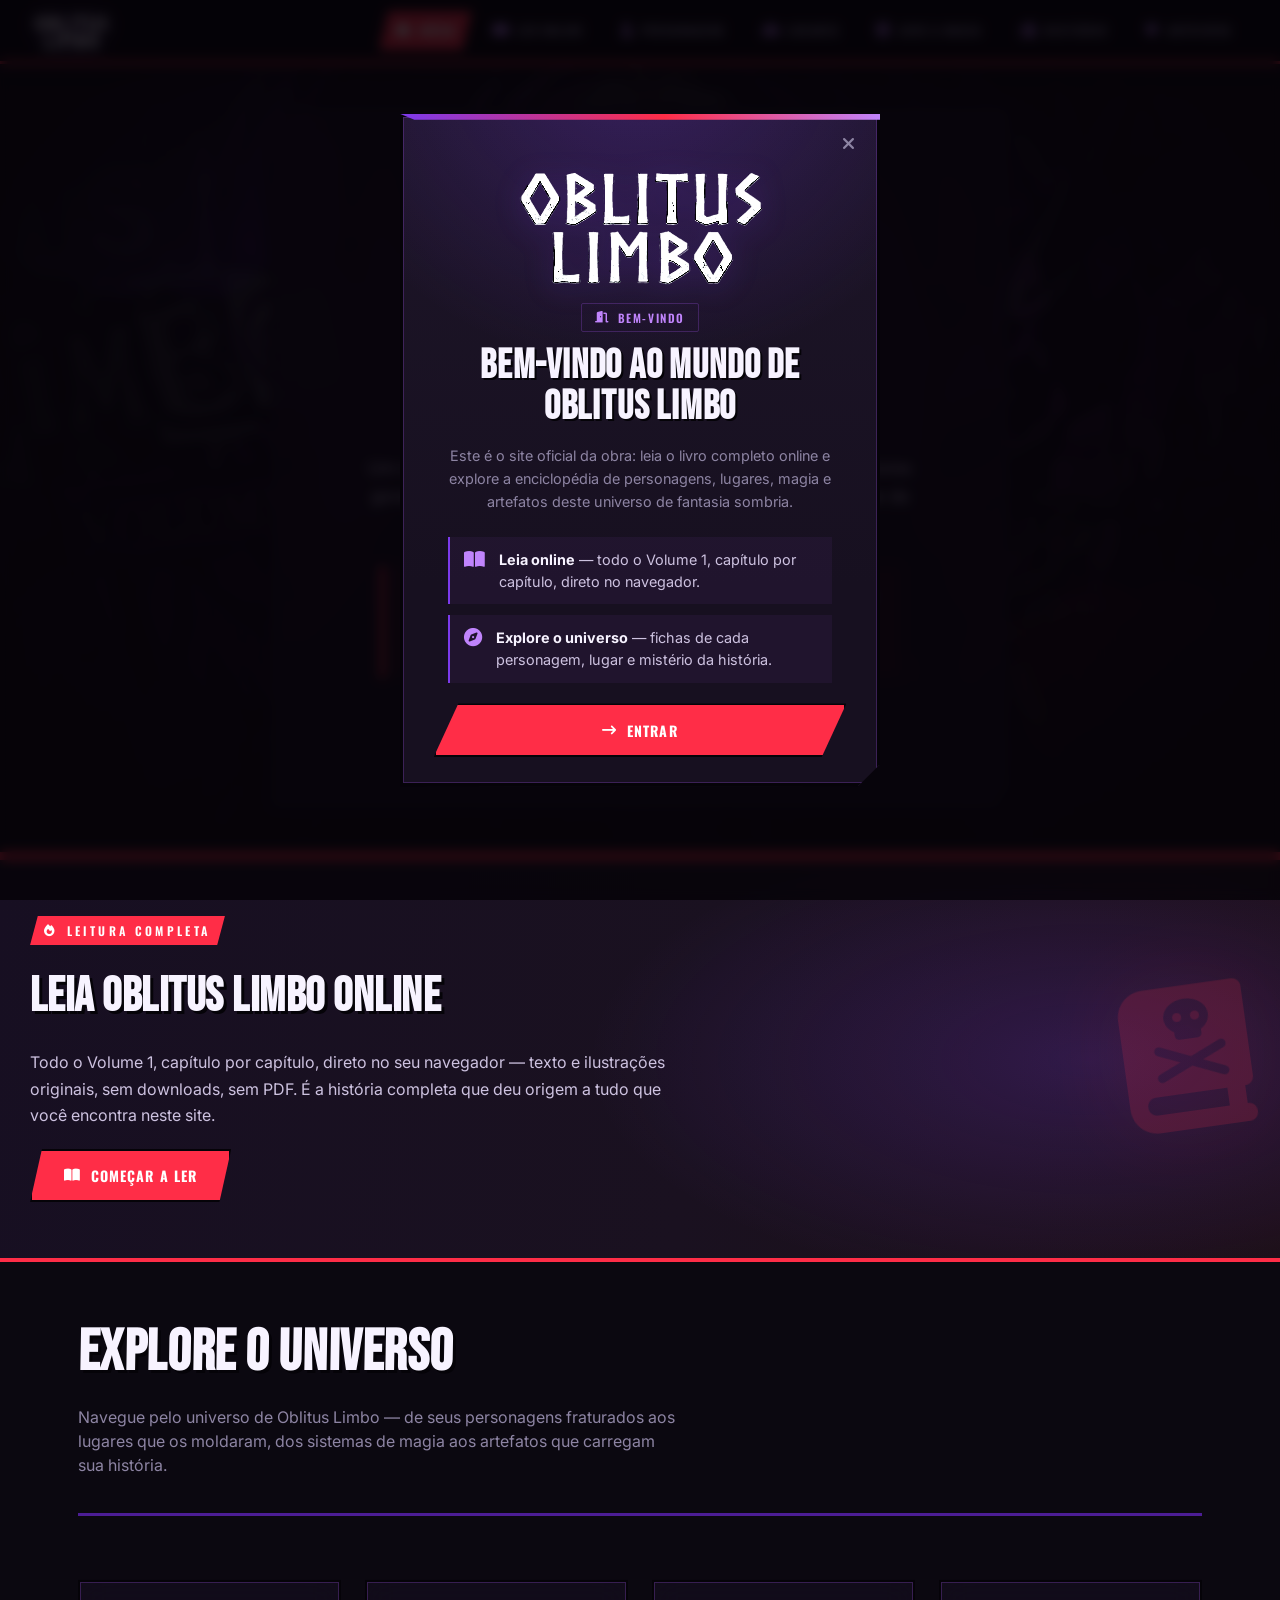
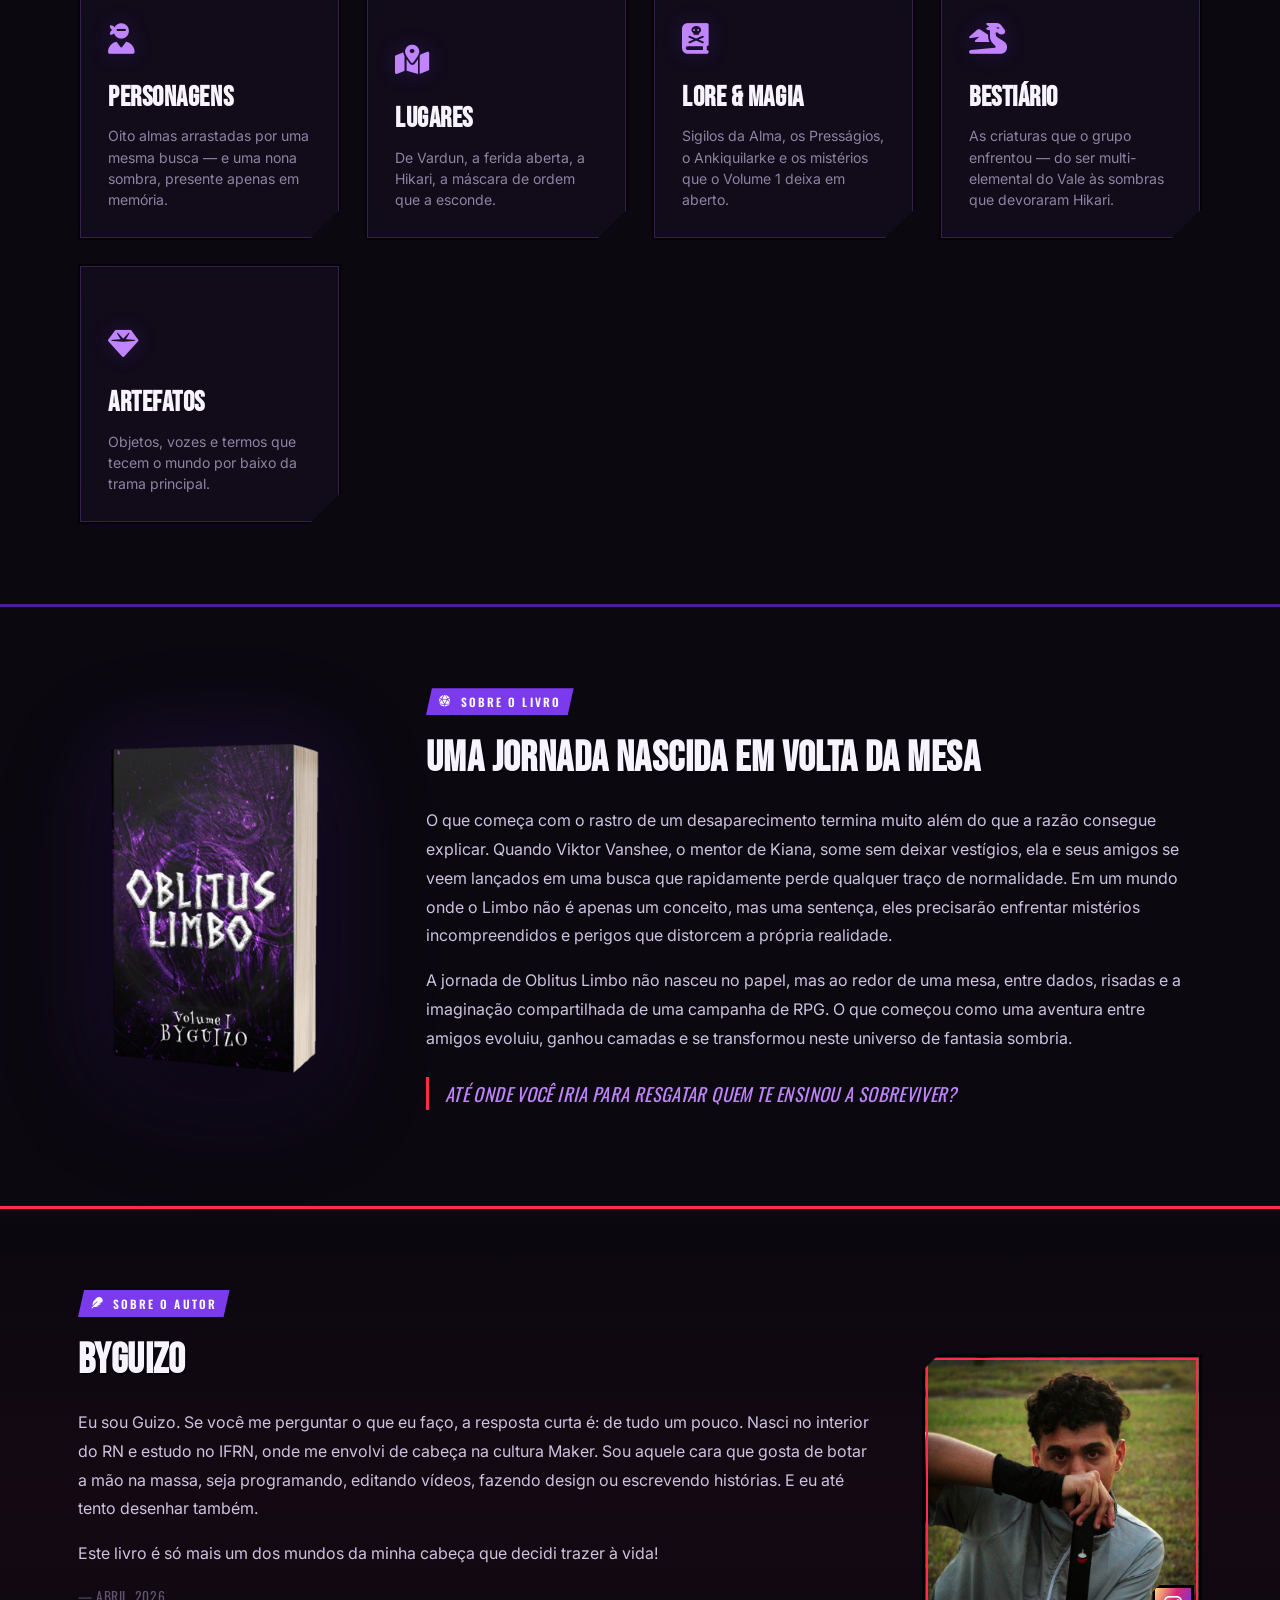
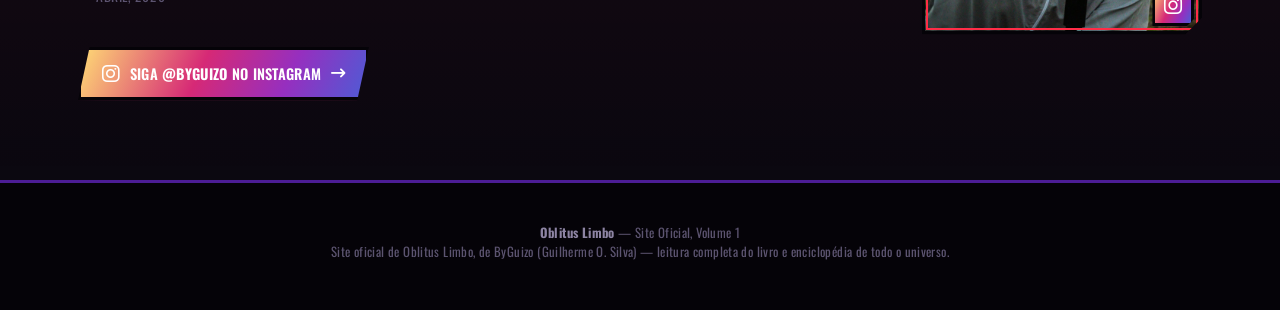
==== commit 8e365f1f: "Reformula a enciclopédia com a nova Bíblia de Lore e organiza os assets Conteúdo: - Funde "O Fragmen" ====
--- a/index.html
+++ b/index.html
@@ -5,8 +5,8 @@
   <meta name="viewport" content="width=device-width, initial-scale=1.0">
   <title>Oblitus Limbo — Site Oficial</title>
   <meta name="description" content="Site Oficial de Oblitus Limbo: leia o livro completo online e explore personagens, lugares, sistemas de magia e artefatos do universo.">
-  <link rel="icon" type="image/png" href="Imagens/limboicon.png">
-  <link rel="apple-touch-icon" href="Imagens/limboicon.png">
+  <link rel="icon" type="image/png" href="Imagens/Site/limboicon.png">
+  <link rel="apple-touch-icon" href="Imagens/Site/limboicon.png">
 
   <link rel="preconnect" href="https://fonts.googleapis.com">
   <link rel="preconnect" href="https://fonts.gstatic.com" crossorigin>
@@ -23,7 +23,7 @@
 
   <header class="site-header">
     <a href="#/" class="brand">
-      <img src="Imagens/LogoOLsemfundo.png" alt="Oblitus Limbo" class="brand-logo">
+      <img src="Imagens/Site/LogoOLsemfundo.png" alt="Oblitus Limbo" class="brand-logo">
     </a>
     <button class="nav-toggle" aria-label="Abrir menu"><i class="fa-solid fa-bars"></i></button>
     <nav class="main-nav">
@@ -32,6 +32,7 @@
       <a href="#/categoria/personagens" data-route="personagens"><i class="fa-solid fa-user-ninja"></i><span>Personagens</span></a>
       <a href="#/categoria/lugares" data-route="lugares"><i class="fa-solid fa-map-location-dot"></i><span>Lugares</span></a>
       <a href="#/categoria/lore" data-route="lore"><i class="fa-solid fa-book-skull"></i><span>Lore &amp; Magia</span></a>
+      <a href="#/categoria/bestiario" data-route="bestiario"><i class="fa-solid fa-dragon"></i><span>Bestiário</span></a>
       <a href="#/categoria/artefatos" data-route="artefatos"><i class="fa-solid fa-gem"></i><span>Artefatos</span></a>
     </nav>
   </header>
--- a/css/theme.css
+++ b/css/theme.css
@@ -31,8 +31,8 @@
   /* Status badges */
   --status-alive: #34d399;
   --status-alive-bg: rgba(52, 211, 153, 0.12);
-  --status-dead: #94a3b8;
-  --status-dead-bg: rgba(148, 163, 184, 0.14);
+  --status-dead: #ff2d47;
+  --status-dead-bg: rgba(255, 45, 71, 0.12);
   --status-unknown: #c084fc;
   --status-unknown-bg: rgba(192, 132, 252, 0.12);
   --status-destroyed: #ff2d47;
--- a/css/layout.css
+++ b/css/layout.css
@@ -121,9 +121,11 @@
   padding: 2.5rem 0 4rem;
 }
 
+/* auto-fit em vez de um número fixo de colunas: o grid se acomoda sozinho a
+   quantas categorias existirem (hoje 5), sem deixar um card órfão na última linha. */
 .hub-grid {
   display: grid;
-  grid-template-columns: repeat(4, 1fr);
+  grid-template-columns: repeat(auto-fit, minmax(215px, 1fr));
   align-items: stretch;
   gap: 1.5rem;
   padding: 3rem 0 5rem;
--- a/css/components.css
+++ b/css/components.css
@@ -1686,6 +1686,27 @@
   transform: rotate(90deg);
 }
 
+/* Logo no topo do modal de boas-vindas da home */
+.home-welcome-logo {
+  display: flex;
+  justify-content: center;
+  margin-bottom: 0.6rem;
+}
+
+.home-welcome-logo img {
+  width: auto;
+  max-width: 62%;
+  height: auto;
+  /* Mesmo tratamento da logo do hero/header: invert+contrast a deixa branca. */
+  filter: invert(1) contrast(300%) drop-shadow(0 4px 14px var(--purple-glow-soft));
+}
+
+.home-welcome-cta {
+  margin-top: 0;
+  width: 100%;
+  justify-content: center;
+}
+
 /* Selo circular do coração (modal de apoio) */
 .support-modal-seal {
   position: relative;
